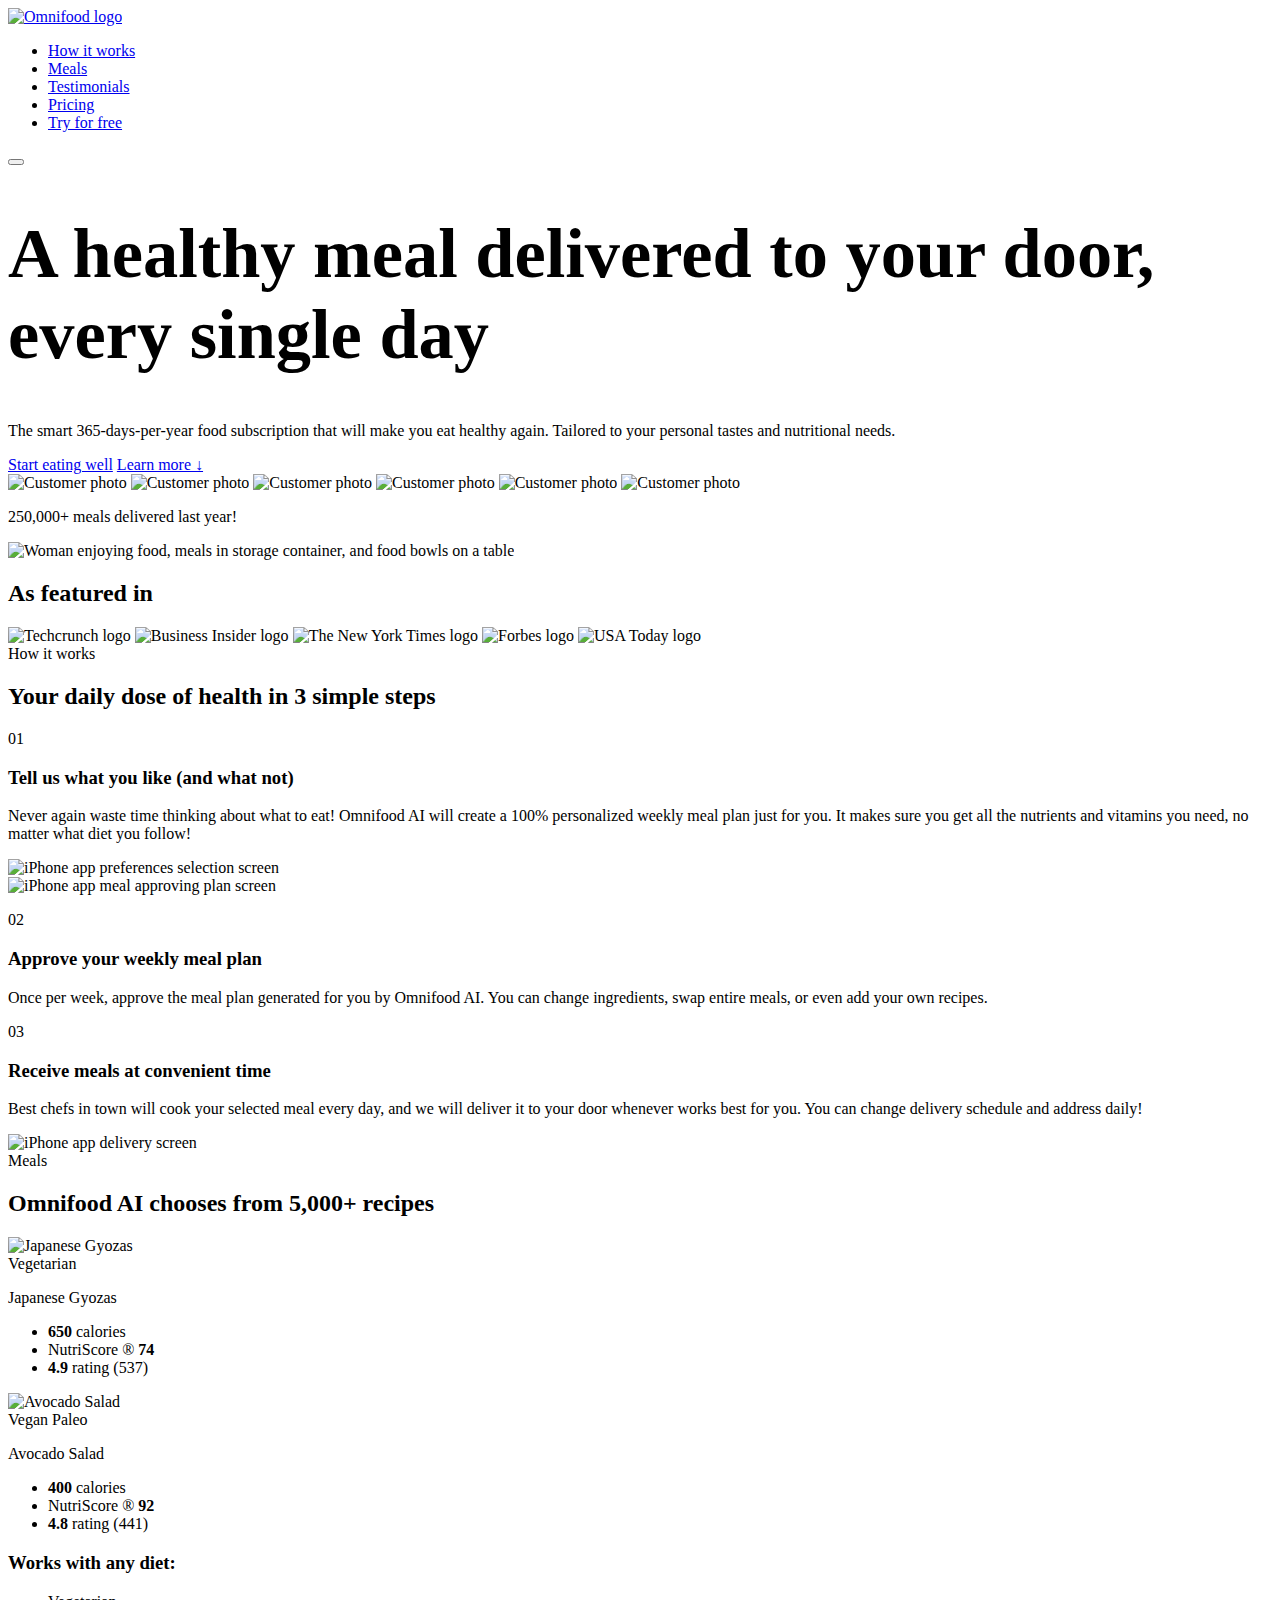
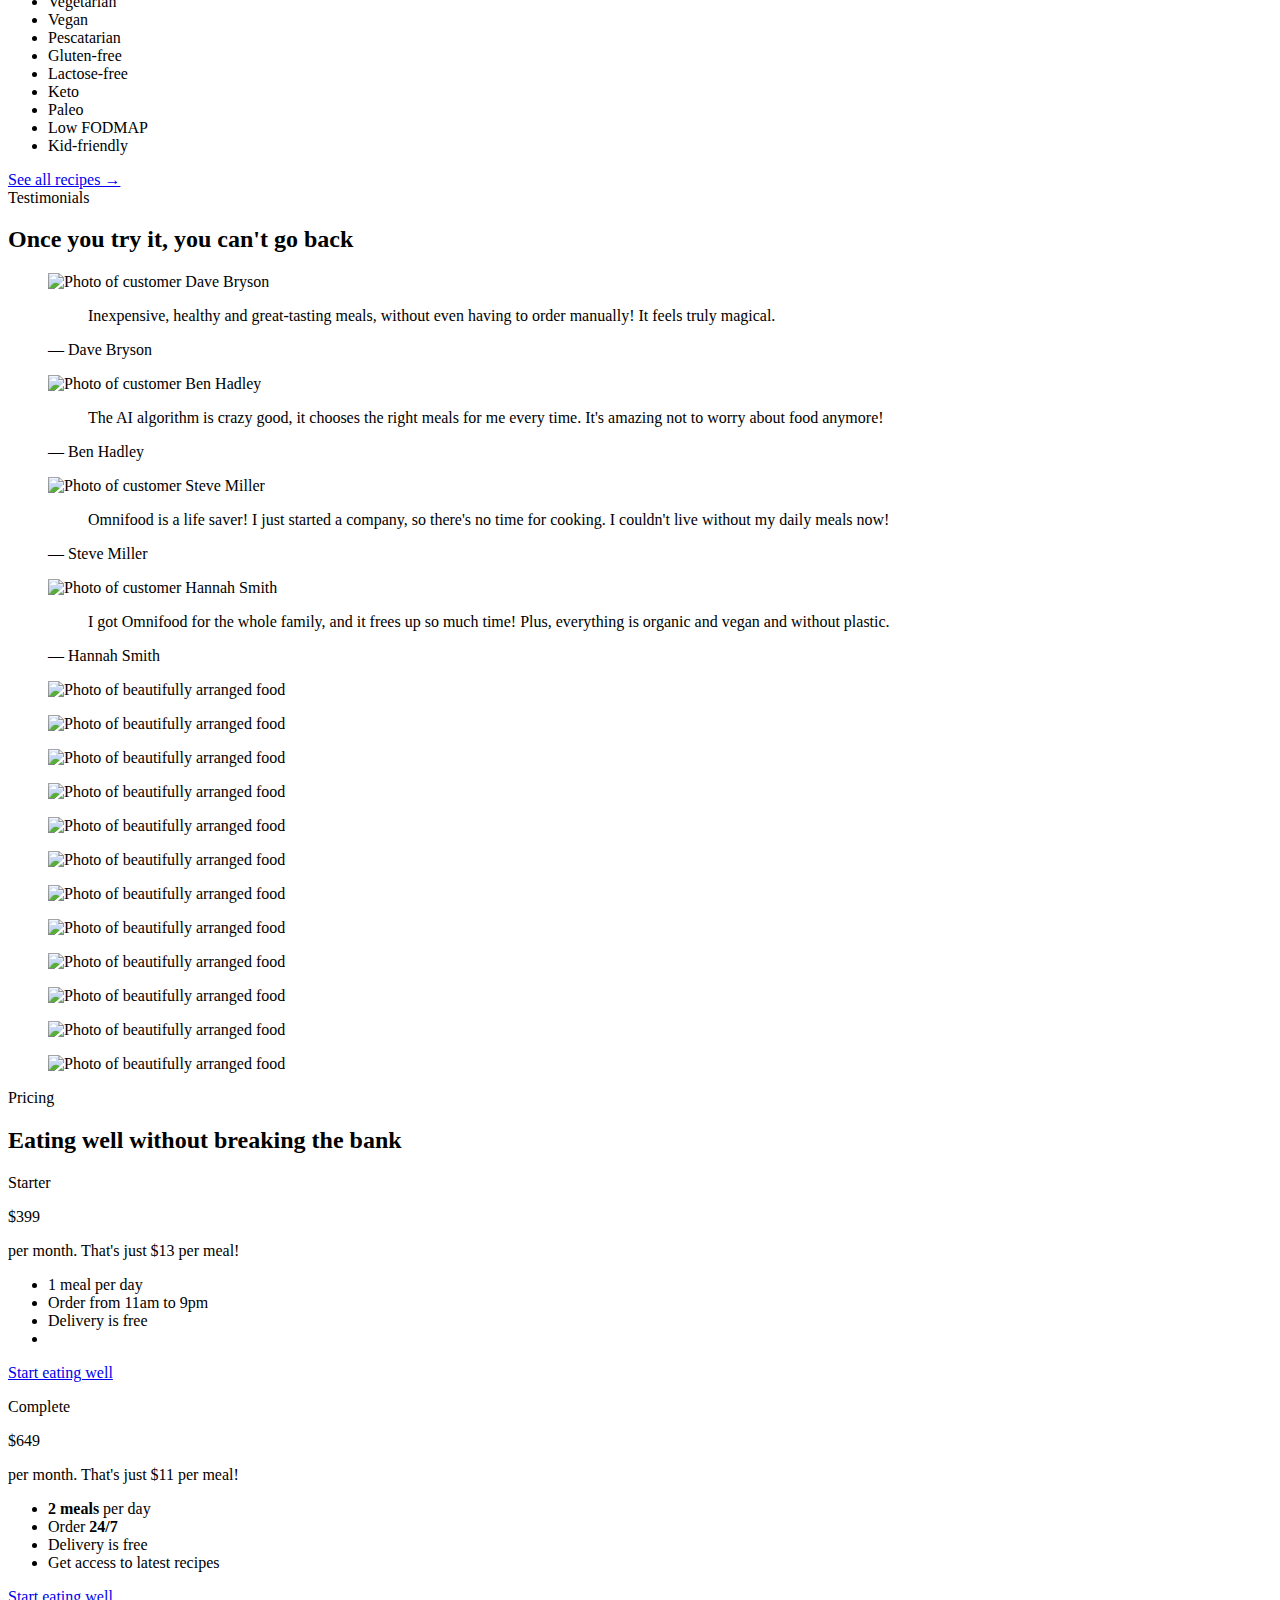
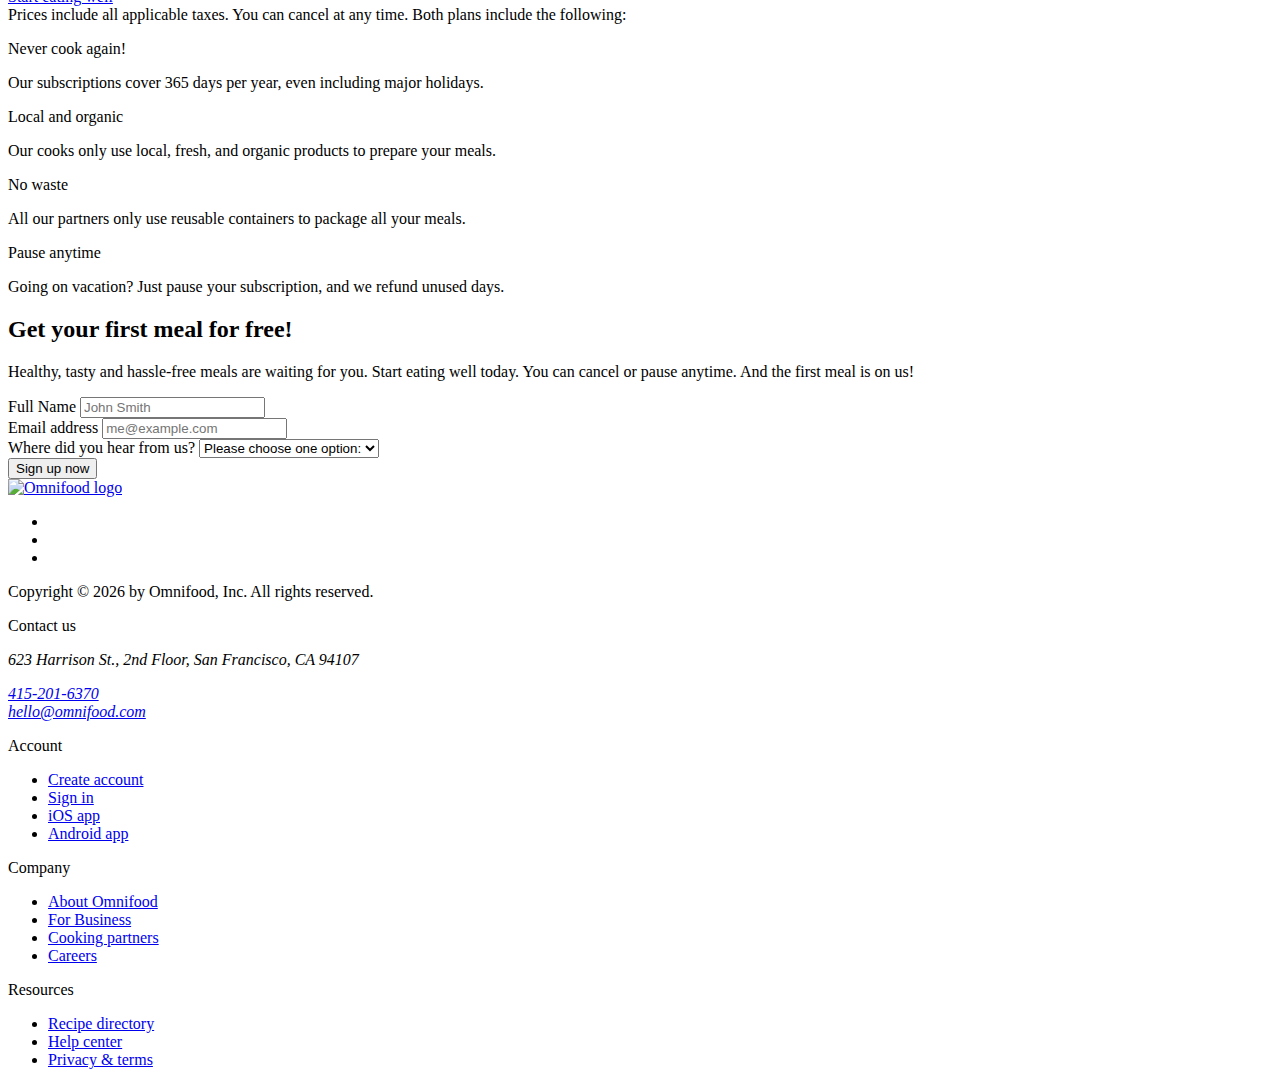
==== starter/09-Omnifood-Optimizations/index.html @ 15c967d7 "omnifood optimizations started" ====
<!DOCTYPE html>
<html lang="en">
    <head>
        <meta charset="UTF-8" />
        <meta http-equiv="X-UA-Compatible" content="IE=edge" />

        <!-- Always include this line of code!!! -->
        <meta name="viewport" content="width=device-width, initial-scale=1.0" />

        <link rel="preconnect" href="https://fonts.gstatic.com" />
        <link
            href="https://fonts.googleapis.com/css2?family=Rubik:wght@400;500;600;700&display=swap"
            rel="stylesheet"
        />

        <link rel="stylesheet" href="css/general.css" />
        <link rel="stylesheet" href="css/style.css" />
        <link rel="stylesheet" href="css/queries.css" />

        <script type="module" src="https://unpkg.com/ionicons@5.4.0/dist/ionicons/ionicons.esm.js"></script>
        <script nomodule="" src="https://unpkg.com/ionicons@5.4.0/dist/ionicons/ionicons.js"></script>

        <script defer src="https://unpkg.com/smoothscroll-polyfill@0.4.4/dist/smoothscroll.min.js"></script>
        <script defer src="script.js"></script>

        <title>Omnifood</title>
    </head>
    <body>
        <header class="header">
            <a href="#">
                <img class="logo" alt="Omnifood logo" src="img/omnifood-logo.png" />
            </a>

            <nav class="main-nav">
                <ul class="main-nav-list">
                    <li><a class="main-nav-link" href="#how">How it works</a></li>
                    <li><a class="main-nav-link" href="#meals">Meals</a></li>
                    <li><a class="main-nav-link" href="#testimonials">Testimonials</a></li>
                    <li><a class="main-nav-link" href="#pricing">Pricing</a></li>
                    <li><a class="main-nav-link nav-cta" href="#cta">Try for free</a></li>
                </ul>
            </nav>

            <button class="btn-mobile-nav">
                <ion-icon class="icon-mobile-nav" name="menu-outline"></ion-icon>
                <ion-icon class="icon-mobile-nav" name="close-outline"></ion-icon>
            </button>
        </header>

        <main>
            <section class="section-hero">
                <div class="hero">
                    <div class="hero-text-box">
                        <h1 class="heading-primary">A healthy meal delivered to your door, every single day</h1>
                        <p class="hero-description">
                            The smart 365-days-per-year food subscription that will make you eat healthy again. Tailored
                            to your personal tastes and nutritional needs.
                        </p>
                        <a href="#cta" class="btn btn--full margin-right-sm">Start eating well</a>
                        <a href="#how" class="btn btn--outline">Learn more &darr;</a>
                        <div class="delivered-meals">
                            <div class="delivered-imgs">
                                <img src="img/customers/customer-1.jpg" alt="Customer photo" />
                                <img src="img/customers/customer-2.jpg" alt="Customer photo" />
                                <img src="img/customers/customer-3.jpg" alt="Customer photo" />
                                <img src="img/customers/customer-4.jpg" alt="Customer photo" />
                                <img src="img/customers/customer-5.jpg" alt="Customer photo" />
                                <img src="img/customers/customer-6.jpg" alt="Customer photo" />
                            </div>
                            <p class="delivered-text"><span>250,000+</span> meals delivered last year!</p>
                        </div>
                    </div>
                    <div class="hero-img-box">
                        <img
                            src="img/hero.png"
                            class="hero-img"
                            alt="Woman enjoying food, meals in storage container, and food bowls on a table"
                        />
                    </div>
                </div>
            </section>

            <section class="section-featured">
                <div class="container">
                    <h2 class="heading-featured-in">As featured in</h2>
                    <div class="logos">
                        <img src="img/logos/techcrunch.png" alt="Techcrunch logo" />
                        <img src="img/logos/business-insider.png" alt="Business Insider logo" />
                        <img src="img/logos/the-new-york-times.png" alt="The New York Times logo" />
                        <img src="img/logos/forbes.png" alt="Forbes logo" />
                        <img src="img/logos/usa-today.png" alt="USA Today logo" />
                    </div>
                </div>
            </section>

            <section class="section-how" id="how">
                <div class="container">
                    <span class="subheading">How it works</span>
                    <h2 class="heading-secondary">Your daily dose of health in 3 simple steps</h2>
                </div>

                <div class="container grid grid--2-cols grid--center-v">
                    <!-- STEP 01 -->
                    <div class="step-text-box">
                        <p class="step-number">01</p>
                        <h3 class="heading-tertiary">Tell us what you like (and what not)</h3>
                        <p class="step-description">
                            Never again waste time thinking about what to eat! Omnifood AI will create a 100%
                            personalized weekly meal plan just for you. It makes sure you get all the nutrients and
                            vitamins you need, no matter what diet you follow!
                        </p>
                    </div>

                    <div class="step-img-box">
                        <img
                            src="img/app/app-screen-1.png"
                            class="step-img"
                            alt="iPhone app
            preferences selection screen"
                        />
                    </div>

                    <!-- STEP 02 -->
                    <div class="step-img-box">
                        <img
                            src="img/app/app-screen-2.png"
                            class="step-img"
                            alt="iPhone app
            meal approving plan screen"
                        />
                    </div>
                    <div class="step-text-box">
                        <p class="step-number">02</p>
                        <h3 class="heading-tertiary">Approve your weekly meal plan</h3>
                        <p class="step-description">
                            Once per week, approve the meal plan generated for you by Omnifood AI. You can change
                            ingredients, swap entire meals, or even add your own recipes.
                        </p>
                    </div>

                    <!-- STEP 03 -->
                    <div class="step-text-box">
                        <p class="step-number">03</p>
                        <h3 class="heading-tertiary">Receive meals at convenient time</h3>
                        <p class="step-description">
                            Best chefs in town will cook your selected meal every day, and we will deliver it to your
                            door whenever works best for you. You can change delivery schedule and address daily!
                        </p>
                    </div>
                    <div class="step-img-box">
                        <img
                            src="img/app/app-screen-3.png"
                            class="step-img"
                            alt="iPhone app
            delivery screen"
                        />
                    </div>
                </div>
            </section>

            <section class="section-meals" id="meals">
                <div class="container center-text">
                    <span class="subheading">Meals</span>
                    <h2 class="heading-secondary">Omnifood AI chooses from 5,000+ recipes</h2>
                </div>

                <div class="container grid grid--3-cols margin-bottom-md">
                    <div class="meal">
                        <img src="img/meals/meal-1.jpg" class="meal-img" alt="Japanese Gyozas" />
                        <div class="meal-content">
                            <div class="meal-tags">
                                <span class="tag tag--vegetarian">Vegetarian</span>
                            </div>
                            <p class="meal-title">Japanese Gyozas</p>
                            <ul class="meal-attributes">
                                <li class="meal-attribute">
                                    <ion-icon class="meal-icon" name="flame-outline"></ion-icon>
                                    <span><strong>650</strong> calories</span>
                                </li>
                                <li class="meal-attribute">
                                    <ion-icon class="meal-icon" name="restaurant-outline"></ion-icon>
                                    <span>NutriScore &reg; <strong>74</strong></span>
                                </li>
                                <li class="meal-attribute">
                                    <ion-icon class="meal-icon" name="star-outline"></ion-icon>
                                    <span><strong>4.9</strong> rating (537)</span>
                                </li>
                            </ul>
                        </div>
                    </div>

                    <div class="meal">
                        <img src="img/meals/meal-2.jpg" class="meal-img" alt="Avocado Salad" />
                        <div class="meal-content">
                            <div class="meal-tags">
                                <span class="tag tag--vegan">Vegan</span>
                                <span class="tag tag--paleo">Paleo</span>
                            </div>
                            <p class="meal-title">Avocado Salad</p>
                            <ul class="meal-attributes">
                                <li class="meal-attribute">
                                    <ion-icon class="meal-icon" name="flame-outline"></ion-icon>
                                    <span><strong>400</strong> calories</span>
                                </li>
                                <li class="meal-attribute">
                                    <ion-icon class="meal-icon" name="restaurant-outline"></ion-icon>
                                    <span>NutriScore &reg; <strong>92</strong></span>
                                </li>
                                <li class="meal-attribute">
                                    <ion-icon class="meal-icon" name="star-outline"></ion-icon>
                                    <span><strong>4.8</strong> rating (441)</span>
                                </li>
                            </ul>
                        </div>
                    </div>

                    <div class="diets">
                        <h3 class="heading-tertiary">Works with any diet:</h3>
                        <ul class="list">
                            <li class="list-item">
                                <ion-icon class="list-icon" name="checkmark-outline"></ion-icon>
                                <span>Vegetarian</span>
                            </li>
                            <li class="list-item">
                                <ion-icon class="list-icon" name="checkmark-outline"></ion-icon>
                                <span>Vegan</span>
                            </li>
                            <li class="list-item">
                                <ion-icon class="list-icon" name="checkmark-outline"></ion-icon>
                                <span>Pescatarian</span>
                            </li>
                            <li class="list-item">
                                <ion-icon class="list-icon" name="checkmark-outline"></ion-icon>
                                <span>Gluten-free</span>
                            </li>
                            <li class="list-item">
                                <ion-icon class="list-icon" name="checkmark-outline"></ion-icon>
                                <span>Lactose-free</span>
                            </li>
                            <li class="list-item">
                                <ion-icon class="list-icon" name="checkmark-outline"></ion-icon>
                                <span>Keto</span>
                            </li>
                            <li class="list-item">
                                <ion-icon class="list-icon" name="checkmark-outline"></ion-icon>
                                <span>Paleo</span>
                            </li>
                            <li class="list-item">
                                <ion-icon class="list-icon" name="checkmark-outline"></ion-icon>
                                <span>Low FODMAP</span>
                            </li>
                            <li class="list-item">
                                <ion-icon class="list-icon" name="checkmark-outline"></ion-icon>
                                <span>Kid-friendly</span>
                            </li>
                        </ul>
                    </div>
                </div>

                <div class="container all-recipes">
                    <a href="#" class="link">See all recipes &rarr;</a>
                </div>
            </section>

            <section class="section-testimonials" id="testimonials">
                <div class="testimonials-container">
                    <span class="subheading">Testimonials</span>
                    <h2 class="heading-secondary">Once you try it, you can't go back</h2>

                    <div class="testimonials">
                        <figure class="testimonial">
                            <img
                                class="testimonial-img"
                                alt="Photo of customer Dave Bryson"
                                src="img/customers/dave.jpg"
                            />
                            <blockquote class="testimonial-text">
                                Inexpensive, healthy and great-tasting meals, without even having to order manually! It
                                feels truly magical.
                            </blockquote>
                            <p class="testimonial-name">&mdash; Dave Bryson</p>
                        </figure>

                        <figure class="testimonial">
                            <img
                                class="testimonial-img"
                                alt="Photo of customer Ben Hadley"
                                src="img/customers/ben.jpg"
                            />
                            <blockquote class="testimonial-text">
                                The AI algorithm is crazy good, it chooses the right meals for me every time. It's
                                amazing not to worry about food anymore!
                            </blockquote>
                            <p class="testimonial-name">&mdash; Ben Hadley</p>
                        </figure>

                        <figure class="testimonial">
                            <img
                                class="testimonial-img"
                                alt="Photo of customer Steve Miller"
                                src="img/customers/steve.jpg"
                            />
                            <blockquote class="testimonial-text">
                                Omnifood is a life saver! I just started a company, so there's no time for cooking. I
                                couldn't live without my daily meals now!
                            </blockquote>
                            <p class="testimonial-name">&mdash; Steve Miller</p>
                        </figure>

                        <figure class="testimonial">
                            <img
                                class="testimonial-img"
                                alt="Photo of customer Hannah Smith"
                                src="img/customers/hannah.jpg"
                            />
                            <blockquote class="testimonial-text">
                                I got Omnifood for the whole family, and it frees up so much time! Plus, everything is
                                organic and vegan and without plastic.
                            </blockquote>
                            <p class="testimonial-name">&mdash; Hannah Smith</p>
                        </figure>
                    </div>
                </div>

                <div class="gallery">
                    <figure class="gallery-item">
                        <img
                            src="img/gallery/gallery-1.jpg"
                            alt="Photo of beautifully
            arranged food"
                        />
                        <!-- <figcaption>Caption</figcaption> -->
                    </figure>
                    <figure class="gallery-item">
                        <img
                            src="img/gallery/gallery-2.jpg"
                            alt="Photo of beautifully
            arranged food"
                        />
                    </figure>
                    <figure class="gallery-item">
                        <img
                            src="img/gallery/gallery-3.jpg"
                            alt="Photo of beautifully
            arranged food"
                        />
                    </figure>
                    <figure class="gallery-item">
                        <img
                            src="img/gallery/gallery-4.jpg"
                            alt="Photo of beautifully
            arranged food"
                        />
                    </figure>
                    <figure class="gallery-item">
                        <img
                            src="img/gallery/gallery-5.jpg"
                            alt="Photo of beautifully
            arranged food"
                        />
                    </figure>
                    <figure class="gallery-item">
                        <img
                            src="img/gallery/gallery-6.jpg"
                            alt="Photo of beautifully
            arranged food"
                        />
                    </figure>
                    <figure class="gallery-item">
                        <img
                            src="img/gallery/gallery-7.jpg"
                            alt="Photo of beautifully
            arranged food"
                        />
                    </figure>
                    <figure class="gallery-item">
                        <img
                            src="img/gallery/gallery-8.jpg"
                            alt="Photo of beautifully
            arranged food"
                        />
                    </figure>
                    <figure class="gallery-item">
                        <img
                            src="img/gallery/gallery-9.jpg"
                            alt="Photo of beautifully
            arranged food"
                        />
                    </figure>
                    <figure class="gallery-item">
                        <img
                            src="img/gallery/gallery-10.jpg"
                            alt="Photo of beautifully
            arranged food"
                        />
                    </figure>
                    <figure class="gallery-item">
                        <img
                            src="img/gallery/gallery-11.jpg"
                            alt="Photo of beautifully
            arranged food"
                        />
                    </figure>
                    <figure class="gallery-item">
                        <img
                            src="img/gallery/gallery-12.jpg"
                            alt="Photo of beautifully
            arranged food"
                        />
                    </figure>
                </div>
            </section>

            <section class="section-pricing" id="pricing">
                <div class="container">
                    <span class="subheading">Pricing</span>
                    <h2 class="heading-secondary">Eating well without breaking the bank</h2>
                </div>

                <div class="container grid grid--2-cols margin-bottom-md">
                    <div class="pricing-plan pricing-plan--starter">
                        <header class="plan-header">
                            <p class="plan-name">Starter</p>
                            <p class="plan-price"><span>$</span>399</p>
                            <p class="plan-text">per month. That's just $13 per meal!</p>
                        </header>
                        <ul class="list">
                            <li class="list-item">
                                <ion-icon class="list-icon" name="checkmark-outline"></ion-icon>
                                <span>1 meal per day</span>
                            </li>
                            <li class="list-item">
                                <ion-icon class="list-icon" name="checkmark-outline"></ion-icon>
                                <span>Order from 11am to 9pm</span>
                            </li>
                            <li class="list-item">
                                <ion-icon class="list-icon" name="checkmark-outline"></ion-icon>
                                <span>Delivery is free</span>
                            </li>
                            <li class="list-item">
                                <ion-icon class="list-icon" name="close-outline"></ion-icon>
                            </li>
                        </ul>
                        <div class="plan-sing-up">
                            <a href="#" class="btn btn--full">Start eating well</a>
                        </div>
                    </div>

                    <div class="pricing-plan pricing-plan--complete">
                        <header class="plan-header">
                            <p class="plan-name">Complete</p>
                            <p class="plan-price"><span>$</span>649</p>
                            <p class="plan-text">per month. That's just $11 per meal!</p>
                        </header>
                        <ul class="list">
                            <li class="list-item">
                                <ion-icon class="list-icon" name="checkmark-outline"></ion-icon>
                                <span><strong>2 meals</strong> per day</span>
                            </li>
                            <li class="list-item">
                                <ion-icon class="list-icon" name="checkmark-outline"></ion-icon>
                                <span>Order <strong>24/7</strong></span>
                            </li>
                            <li class="list-item">
                                <ion-icon class="list-icon" name="checkmark-outline"></ion-icon>
                                <span>Delivery is free</span>
                            </li>
                            <li class="list-item">
                                <ion-icon class="list-icon" name="checkmark-outline"></ion-icon>
                                <span>Get access to latest recipes</span>
                            </li>
                        </ul>
                        <div class="plan-sing-up">
                            <a href="#" class="btn btn--full">Start eating well</a>
                        </div>
                    </div>
                </div>

                <div class="container grid">
                    <aside class="plan-details">
                        Prices include all applicable taxes. You can cancel at any time. Both plans include the
                        following:
                    </aside>
                </div>

                <div class="container grid grid--4-cols">
                    <div class="feature">
                        <ion-icon class="feature-icon" name="infinite-outline"></ion-icon>
                        <p class="feature-title">Never cook again!</p>
                        <p class="feature-text">
                            Our subscriptions cover 365 days per year, even including major holidays.
                        </p>
                    </div>
                    <div class="feature">
                        <ion-icon class="feature-icon" name="nutrition-outline"></ion-icon>
                        <p class="feature-title">Local and organic</p>
                        <p class="feature-text">
                            Our cooks only use local, fresh, and organic products to prepare your meals.
                        </p>
                    </div>
                    <div class="feature">
                        <ion-icon class="feature-icon" name="leaf-outline"></ion-icon>
                        <p class="feature-title">No waste</p>
                        <p class="feature-text">
                            All our partners only use reusable containers to package all your meals.
                        </p>
                    </div>
                    <div class="feature">
                        <ion-icon class="feature-icon" name="pause-outline"></ion-icon>
                        <p class="feature-title">Pause anytime</p>
                        <p class="feature-text">
                            Going on vacation? Just pause your subscription, and we refund unused days.
                        </p>
                    </div>
                </div>
            </section>

            <section class="section-cta" id="cta">
                <div class="container">
                    <div class="cta">
                        <div class="cta-text-box">
                            <h2 class="heading-secondary">Get your first meal for free!</h2>
                            <p class="cta-text">
                                Healthy, tasty and hassle-free meals are waiting for you. Start eating well today. You
                                can cancel or pause anytime. And the first meal is on us!
                            </p>

                            <form class="cta-form" action="#">
                                <div>
                                    <label for="full-name">Full Name</label>
                                    <input id="full-name" type="text" placeholder="John Smith" required />
                                </div>

                                <div>
                                    <label for="email">Email address</label>
                                    <input id="email" type="email" placeholder="me@example.com" required />
                                </div>

                                <div>
                                    <label for="select-where">Where did you hear from us?</label>
                                    <select id="select-where" required>
                                        <option value="">Please choose one option:</option>
                                        <option value="friends">Friends and family</option>
                                        <option value="youtube">YouTube video</option>
                                        <option value="podcast">Podcast</option>
                                        <option value="ad">Facebook ad</option>
                                        <option value="others">Others</option>
                                    </select>
                                </div>

                                <button class="btn btn--form">Sign up now</button>

                                <!-- <input type="checkbox" />
                <input type="number" /> -->
                            </form>
                        </div>
                        <div class="cta-img-box" role="img" aria-label="Woman enjoying food"></div>
                    </div>
                </div>
            </section>
        </main>

        <footer class="footer">
            <div class="container grid grid--footer">
                <div class="logo-col">
                    <a href="#" class="footer-logo">
                        <img class="logo" alt="Omnifood logo" src="img/omnifood-logo.png" />
                    </a>

                    <ul class="social-links">
                        <li>
                            <a class="footer-link" href="#"
                                ><ion-icon class="social-icon" name="logo-instagram"></ion-icon
                            ></a>
                        </li>
                        <li>
                            <a class="footer-link" href="#"
                                ><ion-icon class="social-icon" name="logo-facebook"></ion-icon
                            ></a>
                        </li>
                        <li>
                            <a class="footer-link" href="#"
                                ><ion-icon class="social-icon" name="logo-twitter"></ion-icon
                            ></a>
                        </li>
                    </ul>

                    <p class="copyright">
                        Copyright &copy; <span class="year">2027</span> by Omnifood, Inc. All rights reserved.
                    </p>
                </div>

                <div class="address-col">
                    <p class="footer-heading">Contact us</p>
                    <address class="contacts">
                        <p class="address">623 Harrison St., 2nd Floor, San Francisco, CA 94107</p>
                        <p>
                            <a class="footer-link" href="tel:415-201-6370">415-201-6370</a><br />
                            <a class="footer-link" href="mailto:hello@omnifood.com">hello@omnifood.com</a>
                        </p>
                    </address>
                </div>

                <nav class="nav-col">
                    <p class="footer-heading">Account</p>
                    <ul class="footer-nav">
                        <li><a class="footer-link" href="#">Create account</a></li>
                        <li><a class="footer-link" href="#">Sign in</a></li>
                        <li><a class="footer-link" href="#">iOS app</a></li>
                        <li><a class="footer-link" href="#">Android app</a></li>
                    </ul>
                </nav>

                <nav class="nav-col">
                    <p class="footer-heading">Company</p>
                    <ul class="footer-nav">
                        <li><a class="footer-link" href="#">About Omnifood</a></li>
                        <li><a class="footer-link" href="#">For Business</a></li>
                        <li><a class="footer-link" href="#">Cooking partners</a></li>
                        <li><a class="footer-link" href="#">Careers</a></li>
                    </ul>
                </nav>

                <nav class="nav-col">
                    <p class="footer-heading">Resources</p>
                    <ul class="footer-nav">
                        <li><a class="footer-link" href="#">Recipe directory </a></li>
                        <li><a class="footer-link" href="#">Help center</a></li>
                        <li><a class="footer-link" href="#">Privacy & terms</a></li>
                    </ul>
                </nav>
            </div>
        </footer>
    </body>
</html>
---- starter/09-Omnifood-Optimizations/css/queries.css ----
/* rem and em do NOT depend on html font-size in media queries! Instead, 1rem = 1em = 16px */

/**************************/
/* BELOW 1344px (Smaller desktops) */
/**************************/

@media (max-width: 84em) {
    .hero {
        max-width: 120rem;
    }

    .heading-primary {
        font-size: 4.4rem;
    }

    .gallery {
        grid-template-columns: repeat(2, 1fr);
    }
}

/**************************/
/* BELOW 1200px (Landscape Tablets) */
/**************************/

@media (max-width: 75em) {
    html {
        /* 9px / 16px  */
        font-size: 56.25%;
    }

    .grid {
        column-gap: 4.8rem;
        row-gap: 6.4rem;
    }

    .heading-secondary {
        font-size: 3.6rem;
    }

    .heading-tertiary {
        font-size: 2.4rem;
    }

    .header {
        padding: 0 3.2rem;
    }

    .main-nav-list {
        gap: 3.2rem;
    }

    .hero {
        gap: 4.8rem;
    }

    .testimonials-container {
        padding: 9.6rem 3.2rem;
    }
}

/**************************/
/* BELOW 944px (Tablets) */
/**************************/

@media (max-width: 59em) {
    html {
        /* 8px / 16px = 0.5 = 50% */
        font-size: 50%;
    }

    .hero {
        grid-template-columns: 1fr;
        padding: 0 8rem;
        gap: 6.4rem;
    }

    .hero-text-box,
    .hero-img-box {
        text-align: center;
    }

    .hero-img {
        width: 60%;
    }

    .delivered-meals {
        justify-content: center;
        margin-top: 3.2rem;
    }

    .logos img {
        height: 2.4rem;
    }

    .step-number {
        font-size: 7.4rem;
    }

    .meal-content {
        padding: 2.4rem 3.2rem 3.2rem 3.2rem;
    }

    .section-testimonials {
        grid-template-columns: 1fr;
    }

    .gallery {
        grid-template-columns: repeat(6, 1fr);
    }

    .cta {
        /* 3/5 = 60% + 2/5 = 40% */
        grid-template-columns: 3fr 2fr;
    }

    .cta-form {
        grid-template-columns: 1fr;
    }

    .btn--form {
        margin-top: 1.2rem;
    }

    /* MOBILE NAVIGATION */
    .btn-mobile-nav {
        display: block;
        z-index: 9999;
    }

    .main-nav {
        background-color: rgba(255, 255, 255, 0.97);
        position: absolute;
        top: 0;
        left: 0;
        width: 100%;
        height: 100vh;
        transform: translateX(100%);

        display: flex;
        align-items: center;
        justify-content: center;
        transition: all 0.5s ease-in;

        /* Hide navigation */
        /* Allows NO transitions at all */
        /* display: none; */

        /* 1) Hide it visually */
        opacity: 0;

        /* 2) Make it unaccessible to mouse and keyboard */
        pointer-events: none;

        /* 3) Hide it from screen readers */
        visibility: hidden;
    }

    .nav-open .main-nav {
        opacity: 1;
        pointer-events: auto;
        visibility: visible;
        transform: translateX(0);
    }

    .nav-open .icon-mobile-nav[name="close-outline"] {
        display: block;
    }

    .nav-open .icon-mobile-nav[name="menu-outline"] {
        display: none;
    }

    .main-nav-list {
        flex-direction: column;
        gap: 4.8rem;
    }

    .main-nav-link:link,
    .main-nav-link:visited {
        font-size: 3rem;
    }
}

/**************************/
/* BELOW 704px (Smaller tablets) */
/**************************/

@media (max-width: 44em) {
    .grid--3-cols,
    .grid--4-cols {
        grid-template-columns: repeat(2, 1fr);
    }

    .diets {
        grid-column: 1 / -1;
        justify-self: center;
    }

    .heading-secondary {
        margin-bottom: 4.8rem;
    }

    .pricing-plan {
        width: 100%;
    }

    .grid--footer {
        grid-template-columns: repeat(6, 1fr);
    }

    .logo-col,
    .address-col {
        grid-column: span 3;
    }

    .nav-col {
        grid-row: 1;
        grid-column: span 2;
        margin-bottom: 3.2rem;
    }
}

/**************************/
/* BELOW 544px (Phones) */
/**************************/

@media (max-width: 34em) {
    .grid {
        row-gap: 4.8rem;
    }

    .grid--2-cols,
    .grid--3-cols,
    .grid--4-cols {
        grid-template-columns: 1fr;
    }

    .btn,
    .btn:link,
    .btn:visited {
        padding: 2.4rem 1.6rem;
    }

    .section-hero {
        padding: 2.4rem 0 6.4rem 0;
    }

    .hero {
        padding: 0 3.2rem;
    }

    .hero-img {
        width: 80%;
    }

    .logos img {
        height: 1.2rem;
    }

    .step-img-box:nth-child(2) {
        grid-row: 1;
    }

    .step-img-box:nth-child(6) {
        grid-row: 5;
    }

    .step-img-box {
        transform: translateY(2.4rem);
    }

    .testimonials {
        grid-template-columns: 1fr;
    }

    .gallery {
        grid-template-columns: repeat(4, 1fr);
        gap: 1.2rem;
    }

    .cta {
        grid-template-columns: 1fr;
    }

    .cta-text-box {
        padding: 3.2rem;
    }

    .cta-img-box {
        height: 32rem;
        grid-row: 1;
    }
}

/* 
- Font sizes (px)
10 / 12 / 14 / 16 / 18 / 20 / 24 / 30 / 36 / 44 / 52 / 62 / 74 / 86 / 98

- Spacing system (px)
2 / 4 / 8 / 12 / 16 / 24 / 32 / 48 / 64 / 80 / 96 / 128
*/
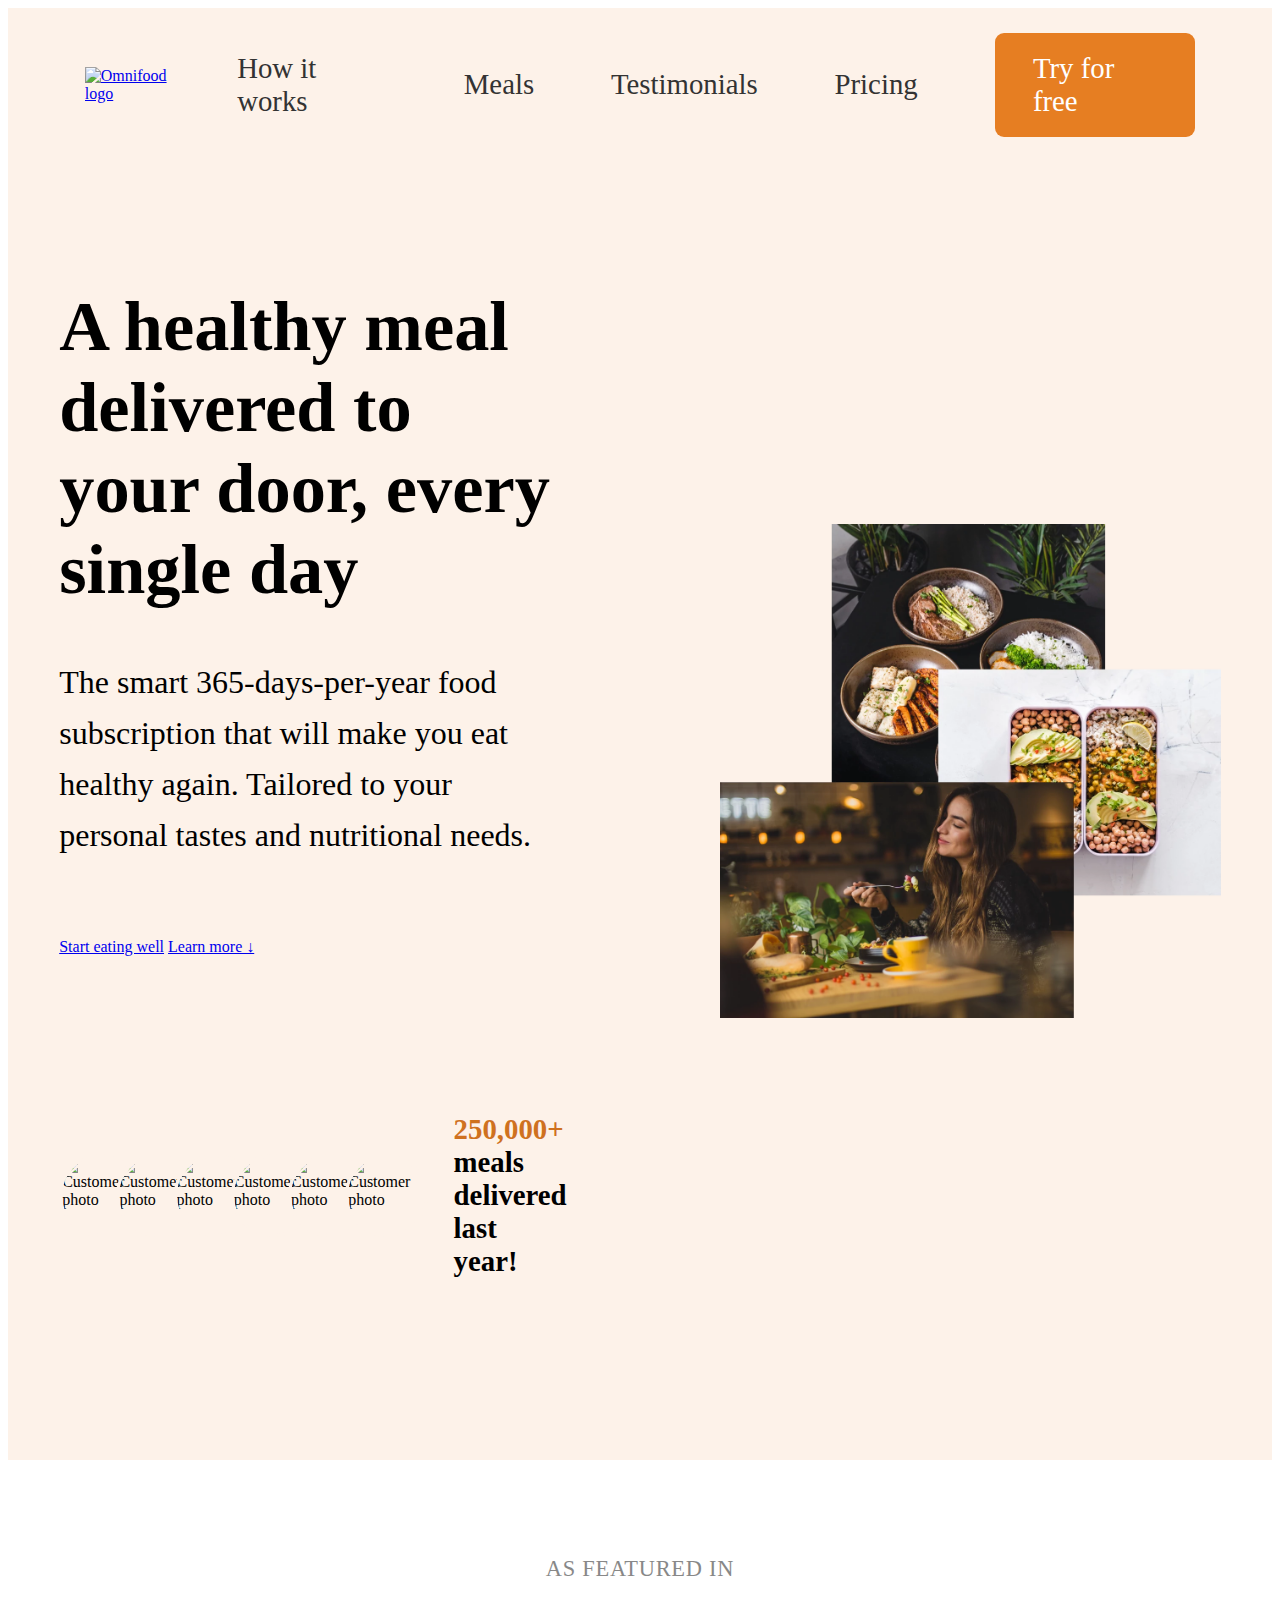
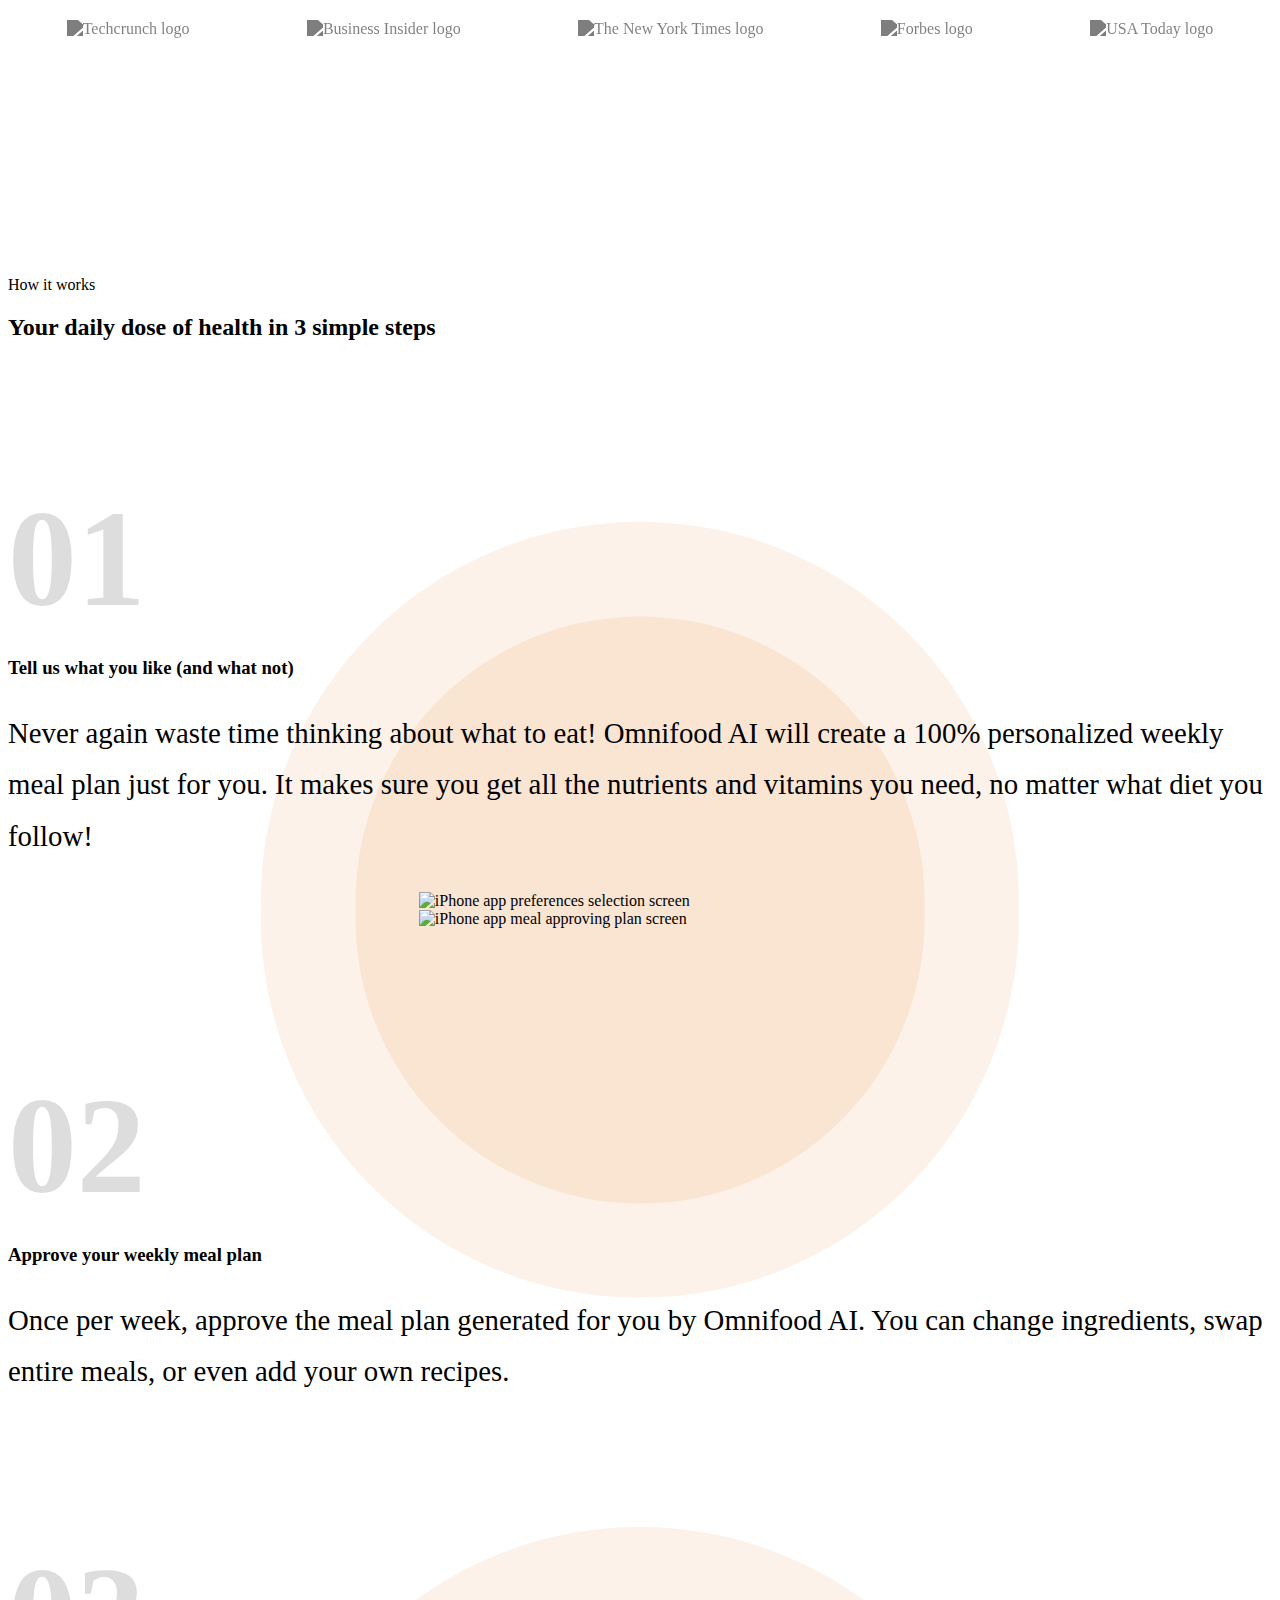
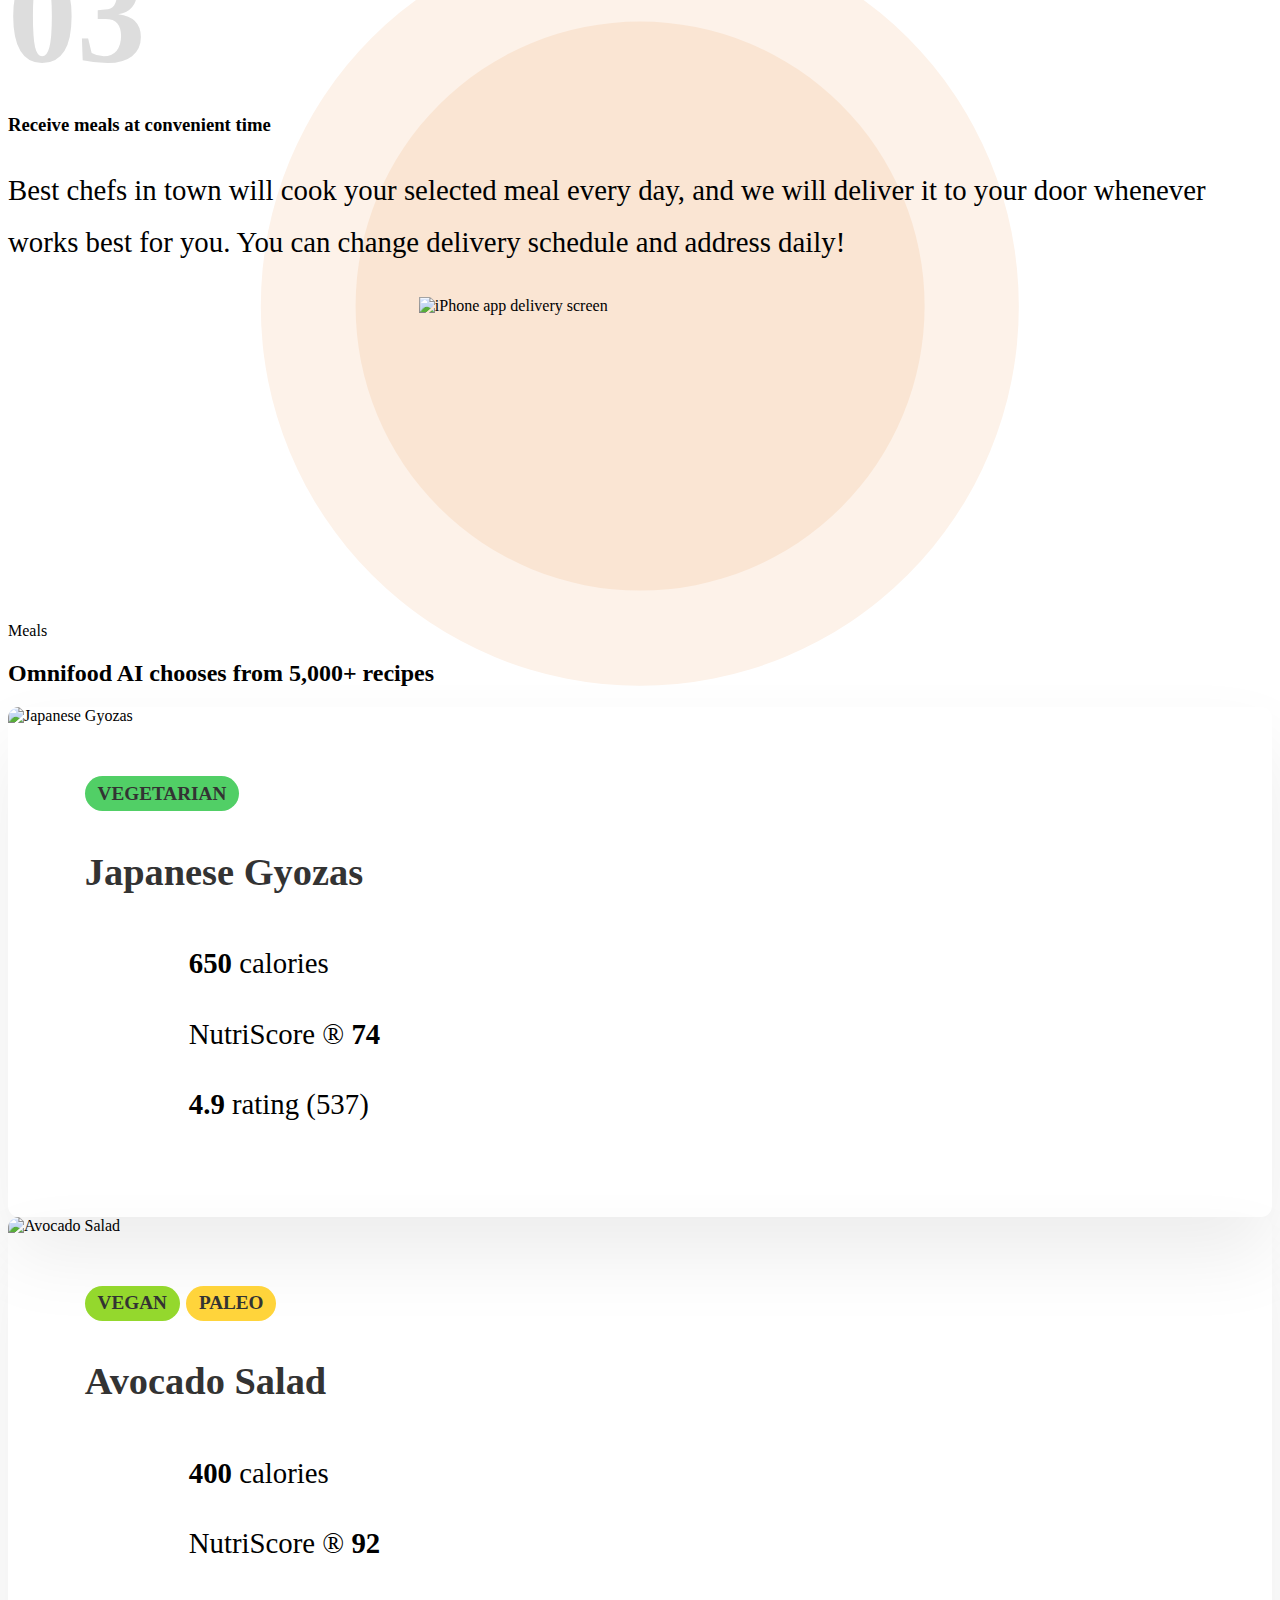
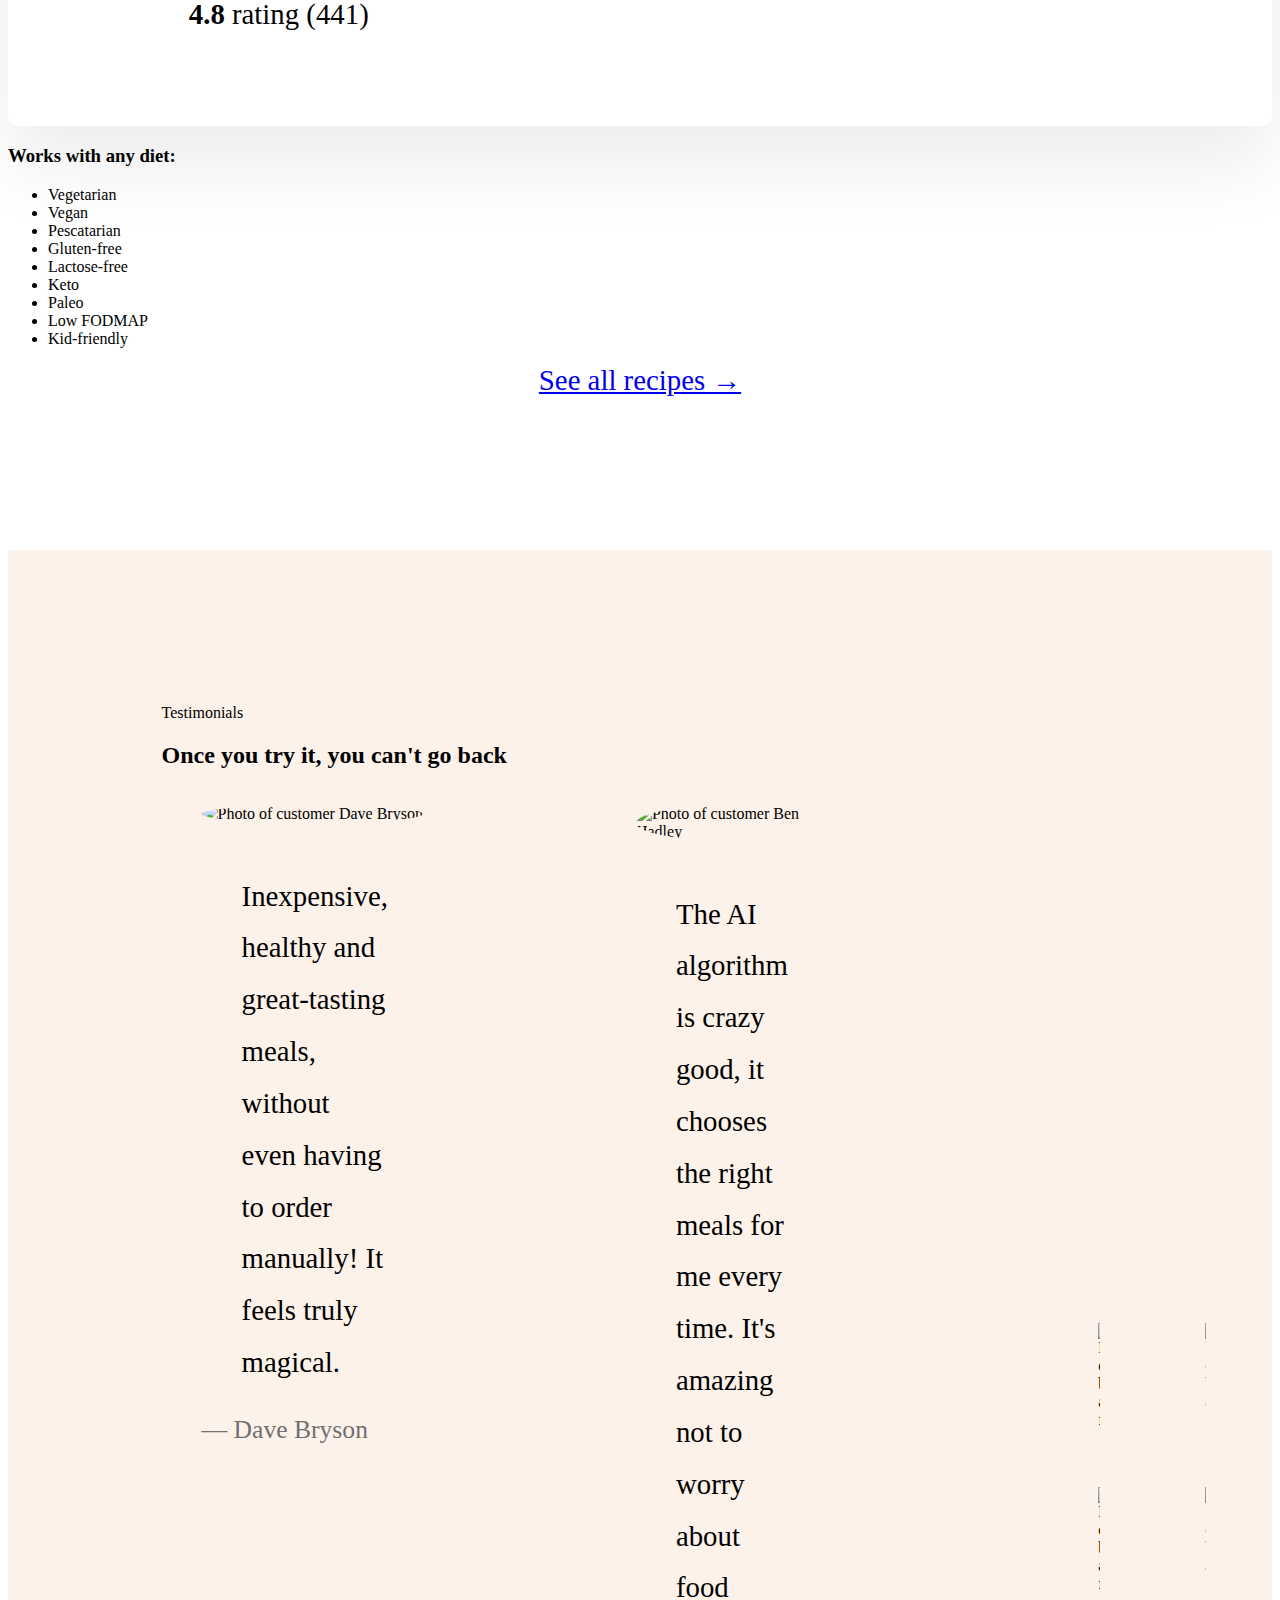
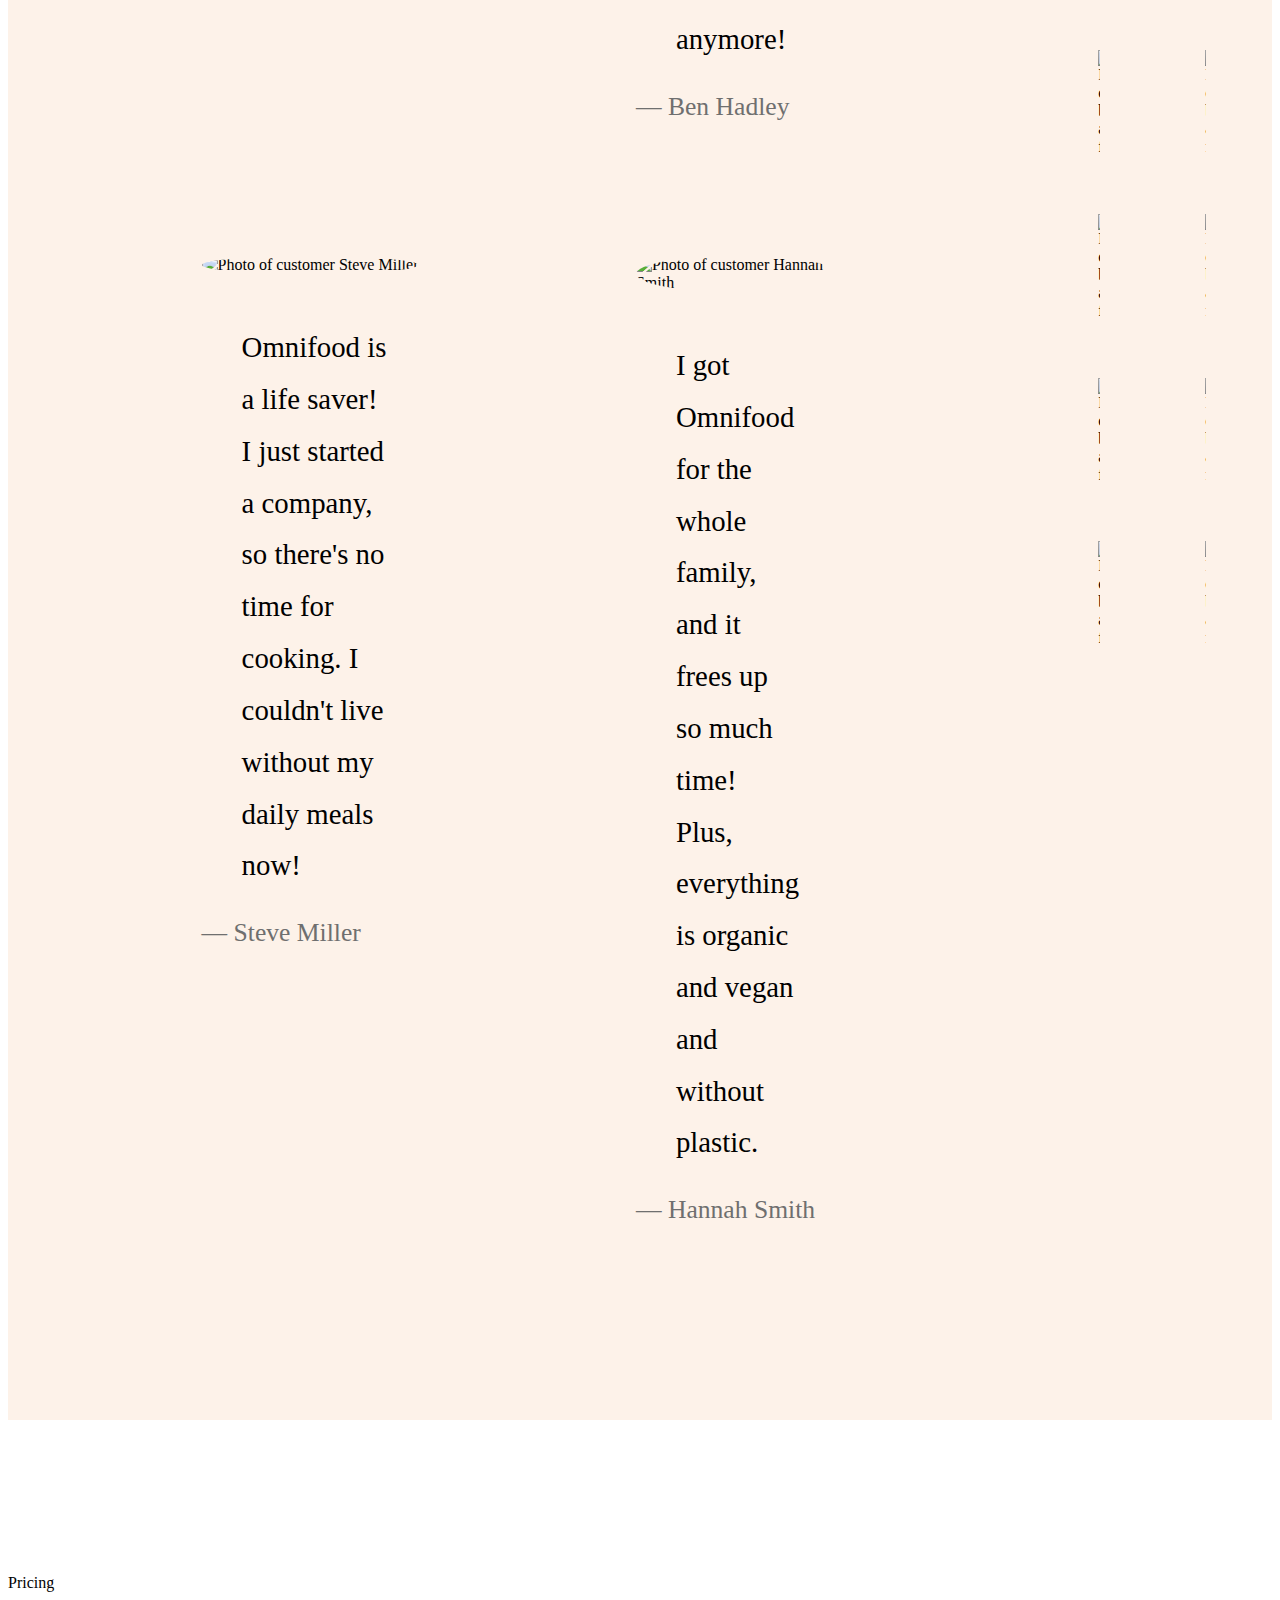
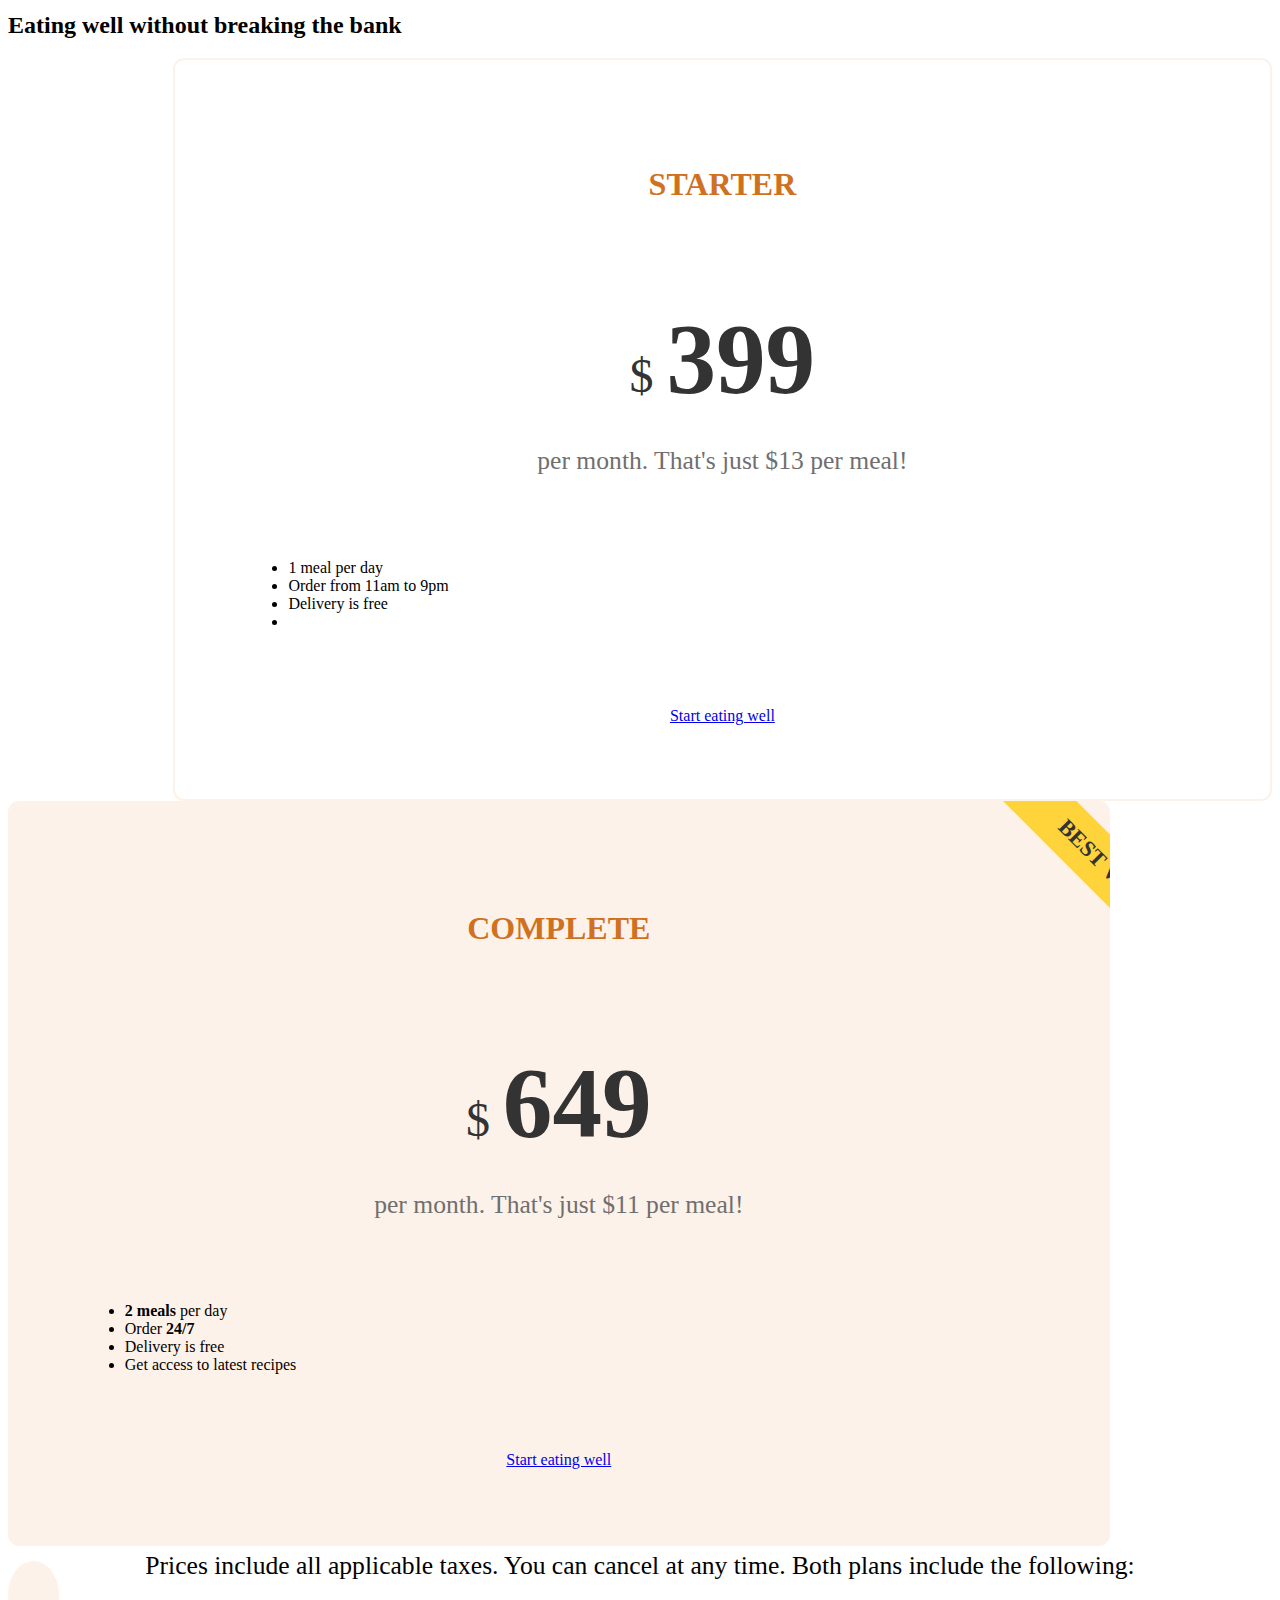
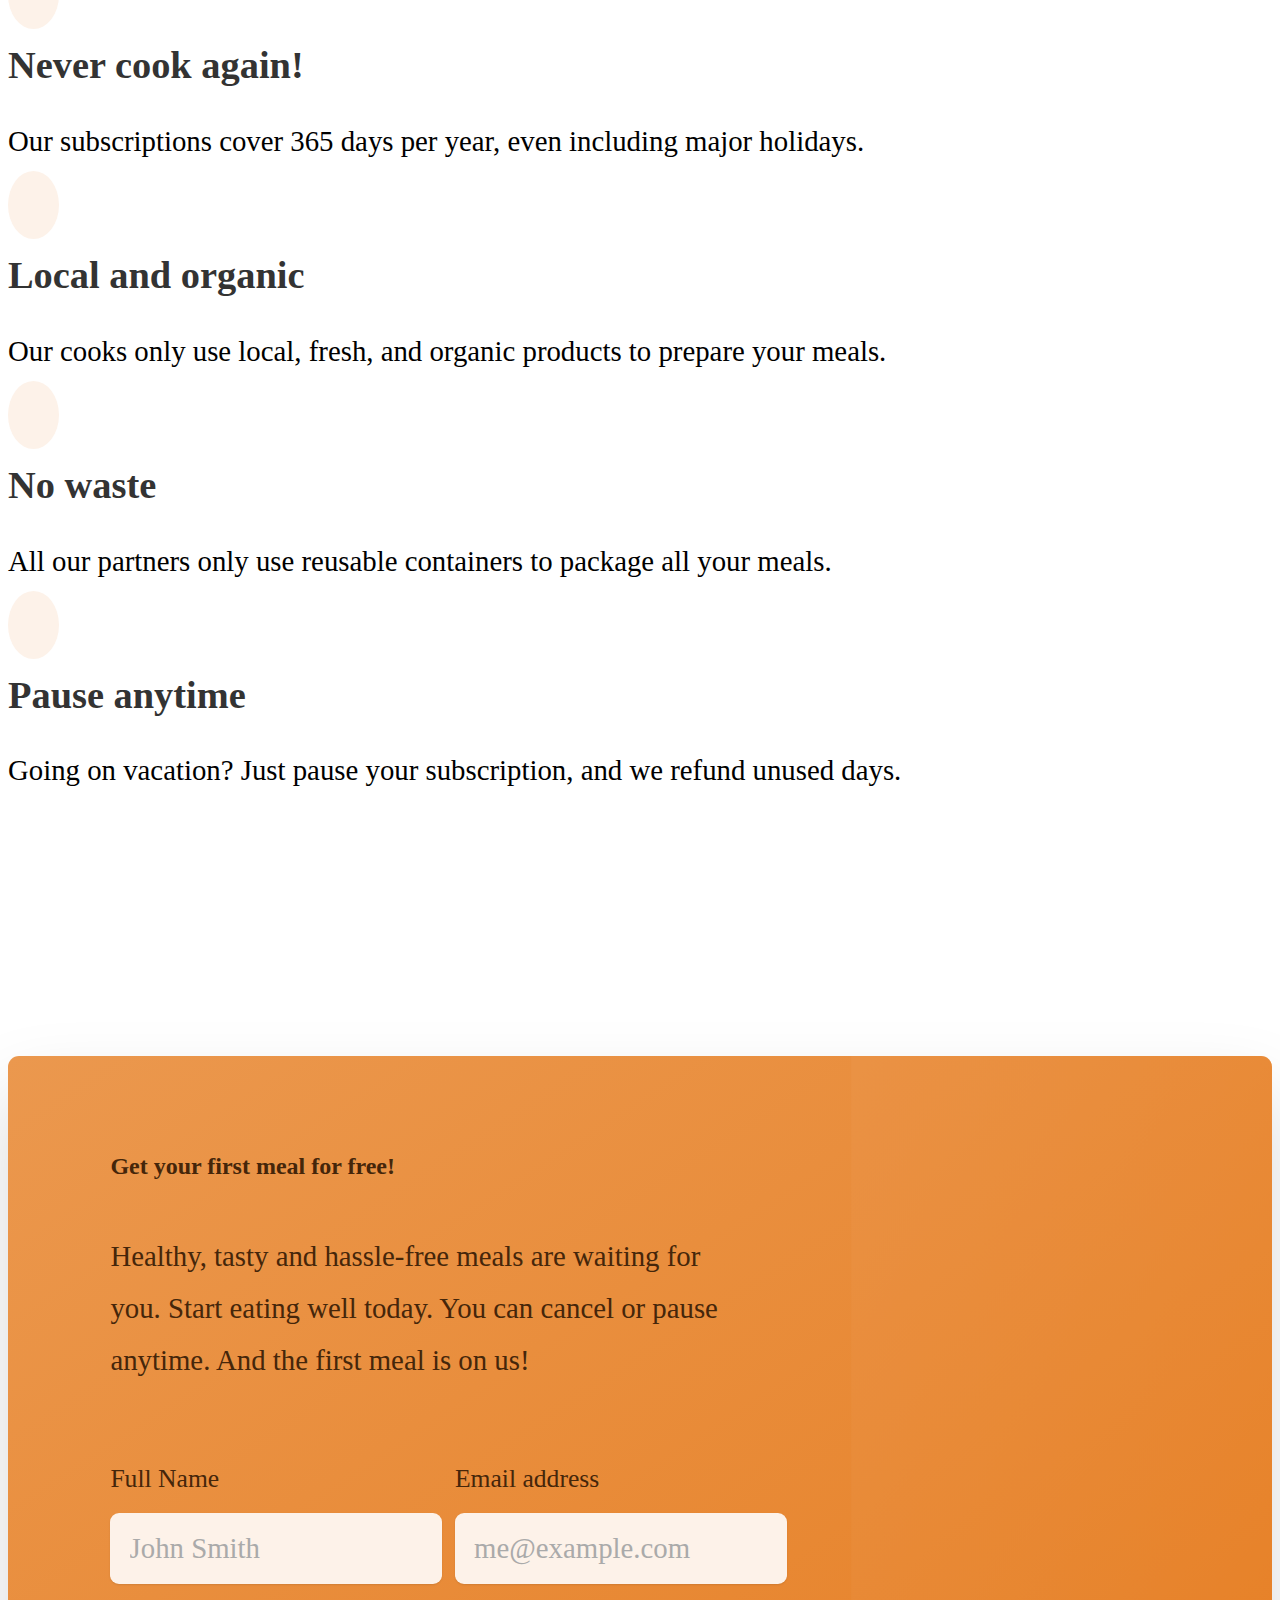
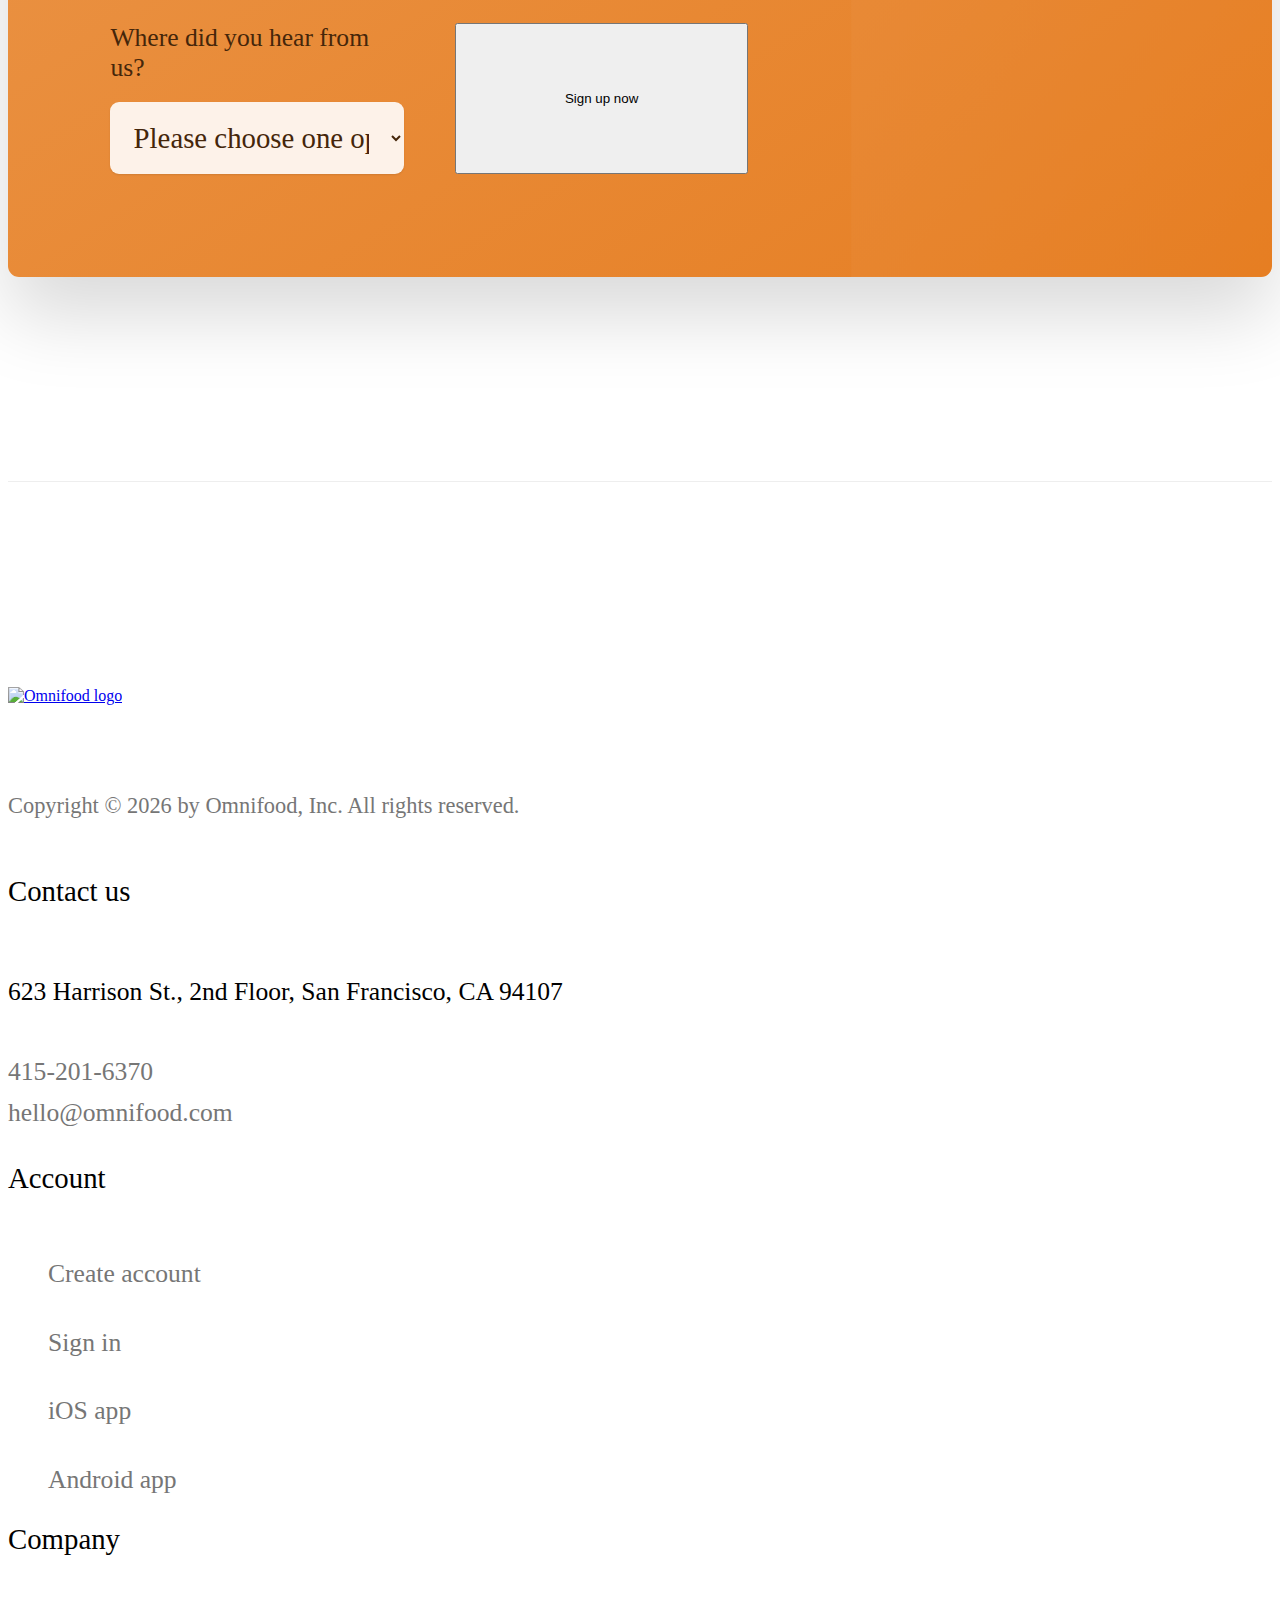
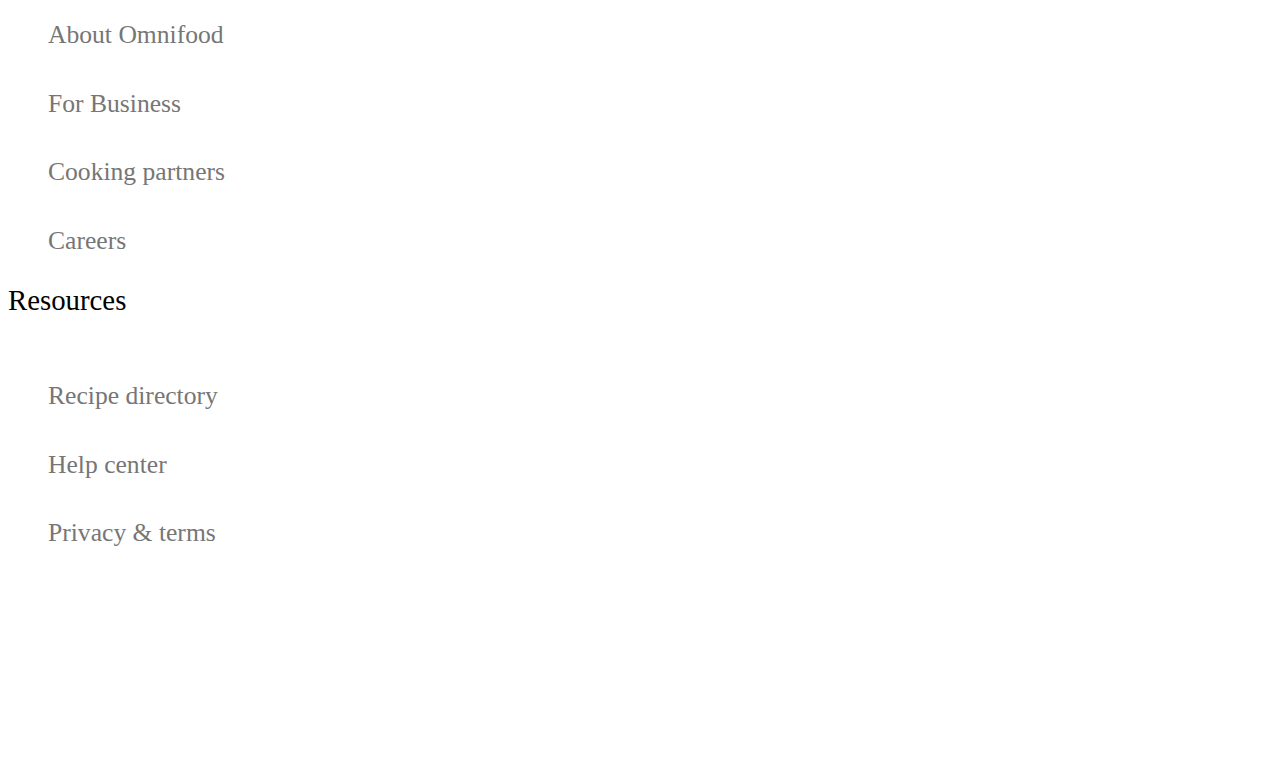
==== commit 551d6a71: "finished omnifood" ====
--- a/starter/09-Omnifood-Optimizations/index.html
+++ b/starter/09-Omnifood-Optimizations/index.html
@@ -6,7 +6,14 @@
 
         <!-- Always include this line of code!!! -->
         <meta name="viewport" content="width=device-width, initial-scale=1.0" />
-
+        <meta
+            name="description"
+            content="Omnifood is an AI-powered food subscription service that will make you eat healthy again, 365 days per year. It's tailored to your personal tastes and nutritional needs."
+        />
+
+        <link rel="icon" href="img/favicon.png" />
+        <link rel="apple-touch-icon" href="img/apple-touch-icon.png" />
+        <link rel="manifest" href="manifest.webmanifest" />
         <link rel="preconnect" href="https://fonts.gstatic.com" />
         <link
             href="https://fonts.googleapis.com/css2?family=Rubik:wght@400;500;600;700&display=swap"
@@ -23,7 +30,7 @@
         <script defer src="https://unpkg.com/smoothscroll-polyfill@0.4.4/dist/smoothscroll.min.js"></script>
         <script defer src="script.js"></script>
 
-        <title>Omnifood</title>
+        <title>Omnifood &mdash; Never cook again!</title>
     </head>
     <body>
         <header class="header">
@@ -71,11 +78,15 @@
                         </div>
                     </div>
                     <div class="hero-img-box">
-                        <img
-                            src="img/hero.png"
-                            class="hero-img"
-                            alt="Woman enjoying food, meals in storage container, and food bowls on a table"
-                        />
+                        <picture>
+                            <source srcset="img/hero.webp" type="image/webp" />
+                            <source srcset="img/hero-min.png" type="image/png" />
+                            <img
+                                src="img/hero-min.png"
+                                class="hero-img"
+                                alt="Woman enjoying food, meals in storage container, and food bowls on a table"
+                            />
+                        </picture>
                     </div>
                 </div>
             </section>
--- a/starter/09-Omnifood-Optimizations/css/style.css
+++ b/starter/09-Omnifood-Optimizations/css/style.css
@@ -0,0 +1,663 @@
+/**************************/
+/* HEADER */
+/**************************/
+
+.header {
+    display: flex;
+    justify-content: space-between;
+    align-items: center;
+    background-color: #fdf2e9;
+
+    /* Because we want header to be sticky later */
+    height: 9.6rem;
+    padding: 0 4.8rem;
+    position: relative;
+}
+
+.logo {
+    height: 2.2rem;
+}
+
+/**************************/
+/* NAVIGATION */
+/**************************/
+
+.main-nav-list {
+    list-style: none;
+    display: flex;
+    align-items: center;
+    gap: 4.8rem;
+}
+
+.main-nav-link:link,
+.main-nav-link:visited {
+    display: inline-block;
+    text-decoration: none;
+    color: #333;
+    font-weight: 500;
+    font-size: 1.8rem;
+    transition: all 0.3s;
+}
+
+.main-nav-link:hover,
+.main-nav-link:active {
+    color: #cf711f;
+}
+
+.main-nav-link.nav-cta:link,
+.main-nav-link.nav-cta:visited {
+    padding: 1.2rem 2.4rem;
+    border-radius: 9px;
+    color: #fff;
+    background-color: #e67e22;
+}
+
+.main-nav-link.nav-cta:hover,
+.main-nav-link.nav-cta:active {
+    background-color: #cf711f;
+}
+
+/* MOBILE */
+.btn-mobile-nav {
+    border: none;
+    background: none;
+    cursor: pointer;
+
+    display: none;
+}
+
+.icon-mobile-nav {
+    height: 4.8rem;
+    width: 4.8rem;
+    color: #333;
+}
+
+.icon-mobile-nav[name="close-outline"] {
+    display: none;
+}
+
+/* Sticky Navigation */
+.sticky .header {
+    position: fixed;
+    top: 0;
+    bottom: 0;
+    width: 100%;
+    height: 8rem;
+    padding-top: 0;
+    padding-bottom: 0;
+    background-color: rgba(255, 255, 255, 0.97);
+    z-index: 999;
+    box-shadow: 0 1.2rem 3.2rem rgba(0, 0, 0, 0.03);
+}
+
+.sticky .section-hero {
+    margin-top: 9.6rem;
+}
+
+/**************************/
+/* HERO SECTION */
+/**************************/
+
+.section-hero {
+    background-color: #fdf2e9;
+    padding: 4.8rem 0 9.6rem 0;
+}
+
+.hero {
+    max-width: 130rem;
+    margin: 0 auto;
+    padding: 0 3.2rem;
+    display: grid;
+    grid-template-columns: 1fr 1fr;
+    gap: 9.6rem;
+    align-items: center;
+}
+
+.hero-description {
+    font-size: 2rem;
+    line-height: 1.6;
+    margin-bottom: 4.8rem;
+}
+
+.hero-img {
+    width: 100%;
+}
+
+.delivered-meals {
+    display: flex;
+    align-items: center;
+    gap: 1.6rem;
+    margin-top: 8rem;
+}
+
+.delivered-imgs {
+    display: flex;
+}
+
+.delivered-imgs img {
+    height: 4.8rem;
+    width: 4.8rem;
+    border-radius: 50%;
+    margin-right: -1.6rem;
+    border: 3px solid #fdf2e9;
+}
+
+.delivered-imgs img:last-child {
+    margin: 0;
+}
+
+.delivered-text {
+    font-size: 1.8rem;
+    font-weight: 600;
+}
+
+.delivered-text span {
+    color: #cf711f;
+    font-weight: 700;
+}
+
+/**************************/
+/* FEATURED IN SECTION */
+/**************************/
+
+.section-featured {
+    padding: 4.8rem 0 3.2rem 0;
+}
+
+.heading-featured-in {
+    font-size: 1.4rem;
+    text-transform: uppercase;
+    letter-spacing: 0.75px;
+    font-weight: 500;
+    text-align: center;
+    margin-bottom: 2.4rem;
+    color: #888;
+}
+
+.logos {
+    display: flex;
+    justify-content: space-around;
+}
+
+.logos img {
+    height: 3.2rem;
+    filter: brightness(0);
+    opacity: 50%;
+}
+
+/**************************/
+/* HOW IT WORKS SECTION */
+/**************************/
+
+.section-how {
+    padding: 9.6rem 0;
+}
+
+.step-number {
+    font-size: 8.6rem;
+    font-weight: 600;
+    color: #ddd;
+    margin-bottom: 1.2rem;
+}
+
+.step-description {
+    font-size: 1.8rem;
+    line-height: 1.8;
+}
+
+.step-img-box {
+    position: relative;
+
+    display: flex;
+    align-items: center;
+    justify-content: center;
+}
+
+.step-img-box::before,
+.step-img-box::after {
+    content: "";
+    display: block;
+    border-radius: 50%;
+    position: absolute;
+    top: 50%;
+    left: 50%;
+    transform: translate(-50%, -50%);
+}
+
+.step-img-box::before {
+    width: 60%;
+    /* height: 60%; */
+
+    /* 60% of parent's width */
+    padding-bottom: 60%;
+
+    background-color: #fdf2e9;
+    z-index: -2;
+}
+
+.step-img-box::after {
+    width: 45%;
+    padding-bottom: 45%;
+    background-color: #fae5d3;
+    z-index: -1;
+}
+
+.step-img {
+    width: 35%;
+    /* z-index: 10; */
+}
+
+/**************************/
+/* MEALS SECTION */
+/**************************/
+
+.section-meals {
+    padding: 9.6rem 0;
+}
+
+.meal {
+    box-shadow: 0 2.4rem 4.8rem rgba(0, 0, 0, 0.075);
+    border-radius: 11px;
+    overflow: hidden;
+    transition: all 0.4s;
+}
+
+.meal:hover {
+    transform: translateY(-1.2rem);
+    box-shadow: 0 3.2rem 6.4rem rgba(0, 0, 0, 0.06);
+}
+
+.meal-content {
+    padding: 3.2rem 4.8rem 4.8rem 4.8rem;
+}
+
+.meal-tags {
+    margin-bottom: 1.2rem;
+    display: flex;
+    gap: 0.4rem;
+}
+
+.tag {
+    display: inline-block;
+    padding: 0.4rem 0.8rem;
+    font-size: 1.2rem;
+    text-transform: uppercase;
+    color: #333;
+    border-radius: 100px;
+    font-weight: 600;
+}
+
+.tag--vegetarian {
+    background-color: #51cf66;
+}
+.tag--vegan {
+    background-color: #94d82d;
+}
+.tag--paleo {
+    background-color: #ffd43b;
+}
+
+.meal-title {
+    font-size: 2.4rem;
+    color: #333;
+    font-weight: 600;
+    margin-bottom: 3.2rem;
+}
+
+.meal-attributes {
+    list-style: none;
+    display: flex;
+    flex-direction: column;
+    gap: 2rem;
+}
+
+.meal-attribute {
+    font-size: 1.8rem;
+    display: flex;
+    align-items: center;
+    gap: 1.6rem;
+}
+
+.meal-icon {
+    height: 2.4rem;
+    width: 2.4rem;
+    color: #e67e22;
+}
+
+.meal-img {
+    width: 100%;
+}
+
+.all-recipes {
+    text-align: center;
+    font-size: 1.8rem;
+}
+
+/**************************/
+/* TESTIMONIALS SECTION */
+/**************************/
+
+.section-testimonials {
+    background-color: #fdf2e9;
+    display: grid;
+    grid-template-columns: 55fr 45fr;
+    align-items: center;
+}
+
+.testimonials-container {
+    padding: 9.6rem;
+}
+
+.testimonials {
+    display: grid;
+    grid-template-columns: 1fr 1fr;
+    row-gap: 4.8rem;
+    column-gap: 8rem;
+}
+
+.testimonial-img {
+    width: 6.4rem;
+    border-radius: 50%;
+    margin-bottom: 1.2rem;
+}
+
+.testimonial-text {
+    font-size: 1.8rem;
+    line-height: 1.8;
+    margin-bottom: 1.6rem;
+}
+
+.testimonial-name {
+    font-size: 1.6rem;
+    color: #6f6f6f;
+}
+
+.gallery {
+    display: grid;
+    grid-template-columns: repeat(3, 1fr);
+    gap: 1.6rem;
+    padding: 1.6rem;
+}
+
+.gallery-item {
+    overflow: hidden;
+}
+
+.gallery-item img {
+    display: block;
+    width: 100%;
+    transition: all 0.4s;
+}
+
+.gallery-item img:hover {
+    transform: scale(1.1);
+}
+
+/**************************/
+/* MEALS SECTION */
+/**************************/
+
+.section-pricing {
+    padding: 9.6rem 0;
+}
+
+.pricing-plan {
+    border-radius: 11px;
+
+    width: 75%;
+}
+
+.pricing-plan--starter {
+    justify-self: end;
+    border: 2px solid #fdf2e9;
+    padding: 4.6rem;
+}
+
+.pricing-plan--complete {
+    background-color: #fdf2e9;
+    padding: 4.8rem;
+    position: relative;
+    overflow: hidden;
+}
+
+.pricing-plan--complete::after {
+    content: "Best value";
+    position: absolute;
+    top: 6%;
+    right: -18%;
+
+    text-transform: uppercase;
+    font-size: 1.4rem;
+    font-weight: 700;
+    color: #333;
+    background-color: #ffd43b;
+    padding: 0.8rem 8rem;
+    transform: rotate(45deg);
+}
+
+.plan-header {
+    text-align: center;
+    margin-bottom: 4.8rem;
+}
+
+.plan-name {
+    color: #cf711f;
+    font-weight: 600;
+    font-size: 2rem;
+    text-transform: uppercase;
+    letter-spacing: 0.75;
+    margin-bottom: 3.2rem;
+}
+
+.plan-price {
+    font-size: 6.2rem;
+    font-weight: 600;
+    color: #333;
+    margin-bottom: 1.6rem;
+}
+
+.plan-price span {
+    font-size: 3rem;
+    font-weight: 500;
+    margin-right: 0.8rem;
+}
+
+.plan-text {
+    font-size: 1.6rem;
+    line-height: 1.6;
+    color: #6f6f6f;
+}
+
+.plan-sing-up {
+    text-align: center;
+    margin-top: 4.8rem;
+}
+
+.plan-details {
+    font-size: 1.6rem;
+    line-height: 1.6;
+    text-align: center;
+}
+
+.feature-icon {
+    color: #e67e22;
+    height: 3.2rem;
+    width: 3.2rem;
+    background-color: #fdf2e9;
+    margin-bottom: 3.2rem;
+    padding: 1.6rem;
+    border-radius: 50%;
+}
+
+.feature-title {
+    font-size: 2.4rem;
+    color: #333;
+    font-weight: 700;
+    margin-bottom: 1.6rem;
+}
+
+.feature-text {
+    font-size: 1.8rem;
+    line-height: 1.8;
+}
+
+/**************************/
+/* CTA SECTION */
+/**************************/
+
+.section-cta {
+    /* top / right / bottom / left */
+    /* padding: 9.6rem 0 12.8rem 0; */
+
+    /* top / horizontal / left */
+    padding: 4.8rem 0 12.8rem;
+}
+
+.cta {
+    display: grid;
+    /* 2/3 = 66.6% + 1/3 = 33.3% */
+    grid-template-columns: 2fr 1fr;
+    /* background-color: #e67e22; */
+    box-shadow: 0 2.4rem 4.8rem rgba(0, 0, 0, 0.15);
+    border-radius: 11px;
+
+    background-image: linear-gradient(to right bottom, #eb984e, #e67e22);
+    overflow: hidden;
+}
+
+.cta-text-box {
+    padding: 4.8rem 6.4rem 6.4rem 6.4rem;
+    color: #45260a;
+}
+
+.cta .heading-secondary {
+    /* color: #45260a; */
+    color: inherit;
+    margin-bottom: 3.2rem;
+}
+
+.cta-text {
+    font-size: 1.8rem;
+    line-height: 1.8;
+    margin-bottom: 4.8rem;
+}
+
+.cta-img-box {
+    background-image: linear-gradient(to right bottom, rgba(235, 151, 78, 0.35), rgba(230, 125, 34, 0.35)),
+        url("../img/eating.jpg");
+    background-size: cover;
+    background-position: center;
+}
+
+.cta-form {
+    display: grid;
+    grid-template-columns: 1fr 1fr;
+    column-gap: 3.2rem;
+    row-gap: 2.4rem;
+}
+
+.cta-form label {
+    display: block;
+    font-size: 1.6rem;
+    font-weight: 500;
+    margin-bottom: 1.2rem;
+}
+
+.cta-form input,
+.cta-form select {
+    width: 100%;
+    padding: 1.2rem;
+    font-size: 1.8rem;
+    font-family: inherit;
+    color: inherit;
+    border: none;
+    background-color: #fdf2e9;
+    border-radius: 9px;
+    box-shadow: 0 1px 2px rgba(0, 0, 0, 0.1);
+}
+
+.cta-form input::placeholder {
+    color: #aaa;
+}
+
+.cta *:focus {
+    outline: none;
+    box-shadow: 0 0 0 0.8rem rgba(253, 242, 233, 0.5);
+}
+
+/**************************/
+/* FOOTER */
+/**************************/
+
+.footer {
+    padding: 12.8rem 0;
+    border-top: 1px solid #eee;
+}
+
+.grid--footer {
+    grid-template-columns: 1.5fr 1.5fr 1fr 1fr 1fr;
+}
+
+.logo-col {
+    display: flex;
+    flex-direction: column;
+}
+
+.footer-logo {
+    display: block;
+    margin-bottom: 3.2rem;
+}
+
+.social-links {
+    list-style: none;
+    display: flex;
+    gap: 2.4rem;
+}
+
+.social-icon {
+    height: 2.4rem;
+    width: 2.4rem;
+}
+
+.copyright {
+    font-size: 1.4rem;
+    line-height: 1.6;
+    color: #767676;
+    margin-top: auto;
+}
+
+.footer-heading {
+    font-size: 1.8rem;
+    font-weight: 500;
+    margin-bottom: 4rem;
+}
+
+.contacts {
+    font-style: normal;
+    font-size: 1.6rem;
+    line-height: 1.6;
+}
+
+.address {
+    margin-bottom: 2.4rem;
+}
+
+.footer-nav {
+    list-style: none;
+    display: flex;
+    flex-direction: column;
+    gap: 2.4rem;
+}
+
+.footer-link:link,
+.footer-link:visited {
+    text-decoration: none;
+    font-size: 1.6rem;
+    color: #767676;
+    transition: all 0.3s;
+}
+
+.footer-link:hover,
+.footer-link:active {
+    color: #555;
+}
--- a/starter/09-Omnifood-Optimizations/css/queries.css
+++ b/starter/09-Omnifood-Optimizations/css/queries.css
@@ -128,7 +128,9 @@
     }
 
     .main-nav {
-        background-color: rgba(255, 255, 255, 0.97);
+        background-color: rgba(255, 255, 255, 0.9);
+        -webkit-backdrop-filter: blur(5px);
+        backdrop-filter: blur(10px);
         position: absolute;
         top: 0;
         left: 0;
@@ -299,3 +301,56 @@
 - Spacing system (px)
 2 / 4 / 8 / 12 / 16 / 24 / 32 / 48 / 64 / 80 / 96 / 128
 */
+
+/**************************/
+/* Fixing Safari flexbox gap */
+/**************************/
+
+.no-flexbox-gap .main-nav-list li:not(:last-child) {
+    margin-right: 4.8rem;
+}
+
+.no-flexbox-gap .list-item:not(:last-child) {
+    margin-bottom: 1.6rem;
+}
+
+.no-flexbox-gap .list-icon:not(:last-child) {
+    margin-right: 1.6rem;
+}
+
+.no-flexbox-gap .delivered-faces {
+    margin-right: 1.6rem;
+}
+
+.no-flexbox-gap .meal-attribute:not(:last-child) {
+    margin-bottom: 2rem;
+}
+
+.no-flexbox-gap .meal-icon {
+    margin-right: 1.6rem;
+}
+
+.no-flexbox-gap .footer-row div:not(:last-child) {
+    margin-right: 6.4rem;
+}
+
+.no-flexbox-gap .social-links li:not(:last-child) {
+    margin-right: 2.4rem;
+}
+
+.no-flexbox-gap .footer-nav li:not(:last-child) {
+    margin-bottom: 2.4rem;
+}
+
+@media (max-width: 75em) {
+    .no-flexbox-gap .main-nav-list li:not(:last-child) {
+        margin-right: 3.2rem;
+    }
+}
+
+@media (max-width: 59em) {
+    .no-flexbox-gap .main-nav-list li:not(:last-child) {
+        margin-right: 0;
+        margin-bottom: 4.8rem;
+    }
+}
